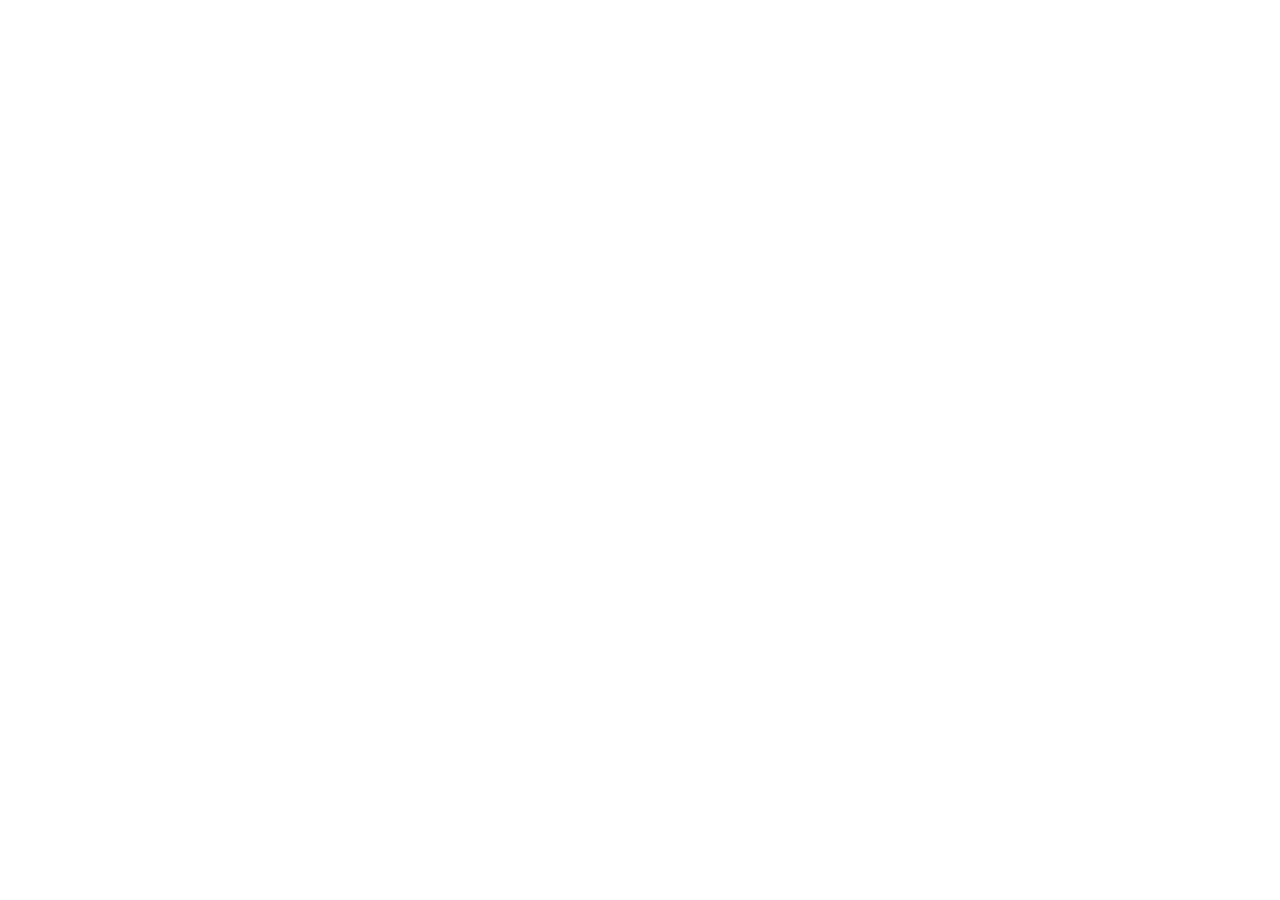
==== Frontend/HTML/registration.html @ 88dff826 "files uploaded" ====
<!DOCTYPE html>
<html lang="en">
<head>
    <meta charset="UTF-8">
    <meta name="viewport" content="width=device-width, initial-scale=1.0">
    <title>Ilocos Sur - Registration</title>
</head>
<body>
    
</body>
</html>
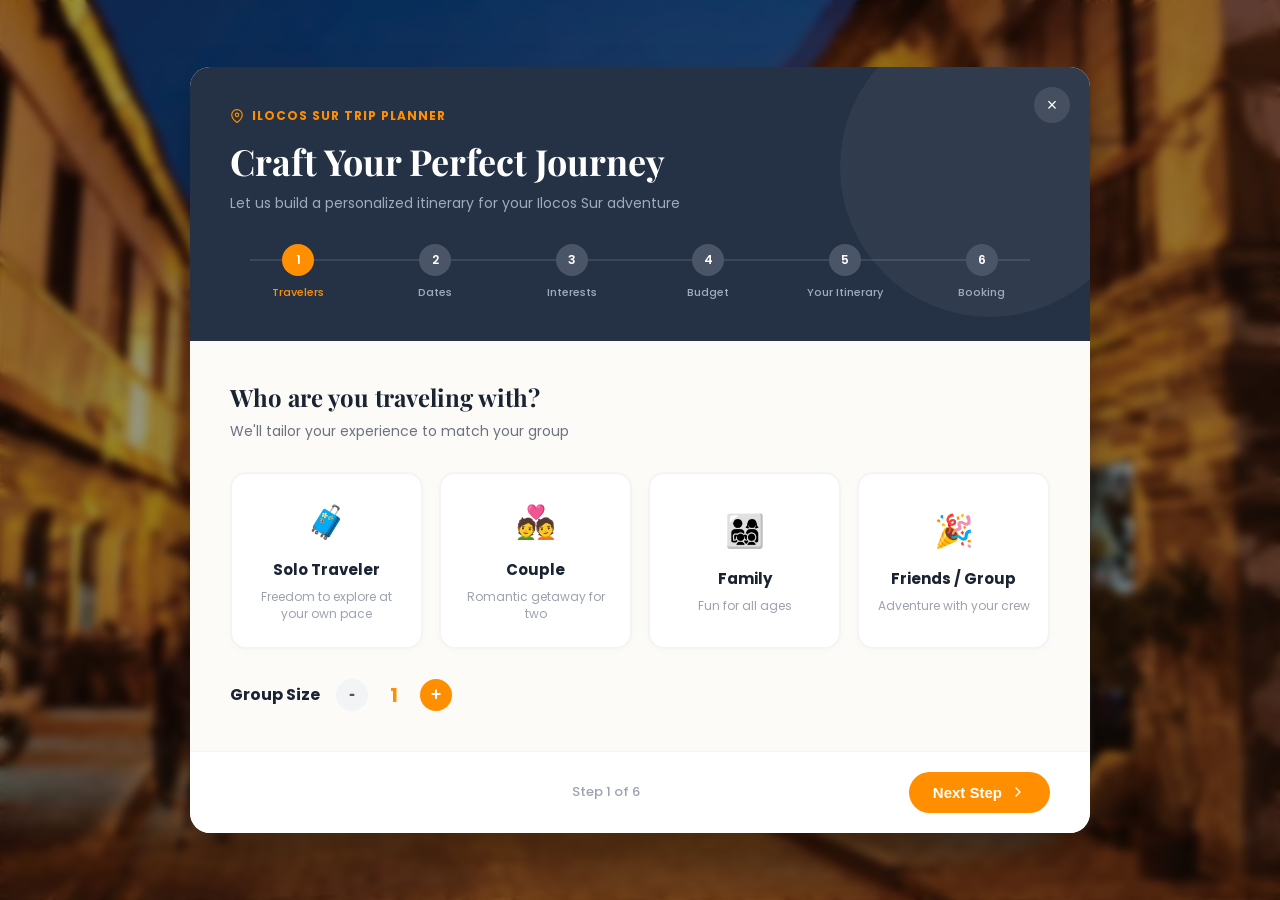
==== commit 8addf0db: "Edited the codes" ====
--- a/Frontend/HTML/registration.html
+++ b/Frontend/HTML/registration.html
@@ -3,9 +3,1366 @@
 <head>
     <meta charset="UTF-8">
     <meta name="viewport" content="width=device-width, initial-scale=1.0">
-    <title>Ilocos Sur - Registration</title>
+    <title>Ilocos Sur Trip Planner</title>
+    <link href="https://fonts.googleapis.com/css2?family=Playfair+Display:wght@700;800&family=Poppins:wght@400;500;600;700&display=swap" rel="stylesheet">
+    <link rel="stylesheet" href="../CSS/styles.css">
+    <style>
+        body {
+            background: url('../Assets/vigan-heritage-village.png') no-repeat center center fixed;
+            background-size: cover;
+            min-height: 100vh;
+            display: flex;
+            justify-content: center;
+            align-items: center;
+            margin: 0;
+            padding: 20px;
+            box-sizing: border-box;
+            font-family: 'Poppins', sans-serif;
+        }
+
+        /* Dark overlay for background */
+        body::before {
+            content: '';
+            position: fixed;
+            inset: 0;
+            background: rgba(0, 0, 0, 0.4);
+            backdrop-filter: blur(4px);
+            z-index: 0;
+        }
+
+        .modal-container {
+            position: relative;
+            z-index: 10;
+            width: 100%;
+            max-width: 900px;
+            background: #FDFBF7;
+            border-radius: 20px;
+            box-shadow: 0 25px 50px -12px rgba(0,0,0,0.5);
+            overflow: hidden;
+            display: flex;
+            flex-direction: column;
+            max-height: 90vh;
+        }
+
+        /* Header Area */
+        .modal-header {
+            background: #253245; /* Dark blue */
+            padding: 40px;
+            position: relative;
+            overflow: hidden;
+            flex-shrink: 0;
+        }
+
+        .modal-header-bg-circle {
+            position: absolute;
+            top: -50px;
+            right: -50px;
+            width: 300px;
+            height: 300px;
+            background: rgba(255, 255, 255, 0.05);
+            border-radius: 50%;
+            pointer-events: none;
+        }
+
+        .close-btn {
+            position: absolute;
+            top: 20px;
+            right: 20px;
+            background: rgba(255,255,255,0.1);
+            color: white;
+            border: none;
+            width: 36px;
+            height: 36px;
+            border-radius: 50%;
+            display: flex;
+            justify-content: center;
+            align-items: center;
+            cursor: pointer;
+            transition: background 0.2s;
+            font-size: 18px;
+            z-index: 5;
+        }
+
+        .close-btn:hover {
+            background: rgba(255,255,255,0.2);
+        }
+
+        .header-tag {
+            color: #FF8F00;
+            font-size: 12px;
+            font-weight: 700;
+            letter-spacing: 1px;
+            display: flex;
+            align-items: center;
+            gap: 8px;
+            margin-bottom: 12px;
+        }
+
+        .header-title {
+            color: white;
+            font-family: 'Playfair Display', serif;
+            font-size: 36px;
+            margin: 0 0 8px 0;
+        }
+
+        .header-subtitle {
+            color: #A0AABF;
+            font-size: 14px;
+            margin: 0 0 30px 0;
+        }
+
+        /* Progress Bar */
+        .progress-wrapper {
+            display: flex;
+            align-items: center;
+            justify-content: space-between;
+            position: relative;
+            margin-top: 20px;
+        }
+
+        .progress-line-bg {
+            position: absolute;
+            top: 15px;
+            left: 20px;
+            right: 20px;
+            height: 2px;
+            background: rgba(255,255,255,0.1);
+            z-index: 1;
+        }
+
+        .progress-line-fill {
+            position: absolute;
+            top: 15px;
+            left: 20px;
+            height: 2px;
+            background: #4CAF50;
+            z-index: 2;
+            transition: width 0.3s ease;
+        }
+
+        .progress-step {
+            display: flex;
+            flex-direction: column;
+            align-items: center;
+            gap: 8px;
+            z-index: 3;
+            flex: 1;
+        }
+
+        .step-circle {
+            width: 32px;
+            height: 32px;
+            border-radius: 50%;
+            background: #4A5568;
+            color: white;
+            display: flex;
+            justify-content: center;
+            align-items: center;
+            font-size: 12px;
+            font-weight: 600;
+            transition: all 0.3s;
+        }
+
+        .step-label {
+            color: #A0AABF;
+            font-size: 11px;
+            font-weight: 500;
+            transition: color 0.3s;
+        }
+
+        .progress-step.active .step-circle {
+            background: #FF8F00;
+        }
+
+        .progress-step.active .step-label {
+            color: #FF8F00;
+        }
+
+        .progress-step.completed .step-circle {
+            background: #4CAF50;
+            color: white;
+        }
+
+        /* Body Area */
+        .modal-body {
+            padding: 40px;
+            overflow-y: auto;
+            flex: 1;
+            position: relative;
+        }
+
+        .step-content {
+            display: none;
+            animation: fadeIn 0.4s ease;
+        }
+
+        .step-content.active {
+            display: block;
+        }
+
+        @keyframes fadeIn {
+            from { opacity: 0; transform: translateY(10px); }
+            to { opacity: 1; transform: translateY(0); }
+        }
+
+        .section-heading {
+            color: #1A2332;
+            font-size: 24px;
+            font-weight: 700;
+            margin: 0 0 8px 0;
+        }
+
+        .section-subheading {
+            color: #6B7280;
+            font-size: 14px;
+            margin: 0 0 30px 0;
+        }
+
+        /* Options Grid */
+        .options-grid {
+            display: grid;
+            grid-template-columns: repeat(auto-fit, minmax(180px, 1fr));
+            gap: 16px;
+            margin-bottom: 30px;
+        }
+
+        .option-card {
+            background: white;
+            border: 2px solid #F3F4F6;
+            border-radius: 16px;
+            padding: 24px 16px;
+            text-align: center;
+            cursor: pointer;
+            transition: all 0.2s;
+            box-shadow: 0 2px 8px rgba(0,0,0,0.02);
+            display: flex;
+            flex-direction: column;
+            align-items: center;
+            justify-content: center;
+            height: 100%;
+        }
+
+        .option-card:hover {
+            border-color: #FFD599;
+            transform: translateY(-2px);
+            box-shadow: 0 4px 12px rgba(255, 143, 0, 0.1);
+        }
+
+        .option-card.selected {
+            border-color: #FF8F00;
+            background: #FFFBF5;
+        }
+
+        .option-icon {
+            font-size: 32px;
+            margin-bottom: 12px;
+        }
+
+        .option-title {
+            color: #1A2332;
+            font-weight: 700;
+            font-size: 15px;
+            margin-bottom: 8px;
+        }
+
+        .option-desc {
+            color: #9CA3AF;
+            font-size: 12px;
+            line-height: 1.4;
+        }
+
+        /* Step 1 Specifics */
+        .group-size-control {
+            display: flex;
+            align-items: center;
+            gap: 16px;
+            margin-top: 30px;
+        }
+
+        .group-size-label {
+            font-weight: 700;
+            color: #1A2332;
+            font-size: 16px;
+        }
+
+        .btn-circle {
+            width: 32px;
+            height: 32px;
+            border-radius: 50%;
+            border: none;
+            display: flex;
+            justify-content: center;
+            align-items: center;
+            font-size: 18px;
+            font-weight: bold;
+            cursor: pointer;
+            transition: all 0.2s;
+        }
+
+        .btn-minus {
+            background: #F3F4F6;
+            color: #4B5563;
+        }
+
+        .btn-minus:hover {
+            background: #E5E7EB;
+        }
+
+        .btn-plus {
+            background: #FF8F00;
+            color: white;
+        }
+
+        .btn-plus:hover {
+            background: #E68100;
+        }
+
+        .group-size-value {
+            font-size: 20px;
+            font-weight: 700;
+            color: #FF8F00;
+            min-width: 20px;
+            text-align: center;
+        }
+
+        /* Step 2 Specifics */
+        .input-field {
+            width: 100%;
+            padding: 16px;
+            border: 2px solid #F3F4F6;
+            border-radius: 12px;
+            font-family: 'Poppins', sans-serif;
+            font-size: 15px;
+            color: #1A2332;
+            outline: none;
+            transition: border-color 0.2s;
+            margin-bottom: 30px;
+        }
+
+        .input-field:focus {
+            border-color: #FF8F00;
+        }
+
+        .duration-grid {
+            display: grid;
+            grid-template-columns: repeat(6, 1fr);
+            gap: 12px;
+            margin-bottom: 30px;
+        }
+
+        .duration-card {
+            background: white;
+            border: 2px solid #F3F4F6;
+            border-radius: 12px;
+            padding: 16px 0;
+            text-align: center;
+            cursor: pointer;
+            transition: all 0.2s;
+        }
+
+        .duration-card.selected {
+            border-color: #FF8F00;
+            background: #FFFBF5;
+        }
+
+        .duration-num {
+            font-size: 20px;
+            font-weight: 700;
+            color: #1A2332;
+        }
+
+        .duration-card.selected .duration-num {
+            color: #FF8F00;
+        }
+
+        .duration-text {
+            font-size: 11px;
+            color: #9CA3AF;
+        }
+
+        .info-box {
+            background: #F0F9FF;
+            border-radius: 12px;
+            padding: 16px;
+            display: flex;
+            gap: 12px;
+        }
+
+        .info-box-icon {
+            color: #0EA5E9;
+            font-size: 20px;
+        }
+
+        .info-box-content h4 {
+            color: #0369A1;
+            margin: 0 0 4px 0;
+            font-size: 14px;
+        }
+
+        .info-box-content p {
+            color: #0284C7;
+            margin: 0;
+            font-size: 12px;
+        }
+
+        /* Step 3: Destinations */
+        .dest-card {
+            position: relative;
+            background: white;
+            border-radius: 16px;
+            overflow: hidden;
+            border: 2px solid transparent;
+            cursor: pointer;
+            height: 160px;
+        }
+
+        .dest-card img {
+            width: 100%;
+            height: 100%;
+            object-fit: cover;
+            transition: transform 0.3s;
+        }
+
+        .dest-card::after {
+            content: '';
+            position: absolute;
+            inset: 0;
+            background: linear-gradient(to top, rgba(0,0,0,0.8) 0%, rgba(0,0,0,0) 100%);
+        }
+
+        .dest-card:hover img {
+            transform: scale(1.05);
+        }
+
+        .dest-card.selected {
+            border-color: #FF8F00;
+        }
+
+        .dest-card.selected::before {
+            content: '✓';
+            position: absolute;
+            top: 10px;
+            right: 10px;
+            width: 24px;
+            height: 24px;
+            background: #FF8F00;
+            color: white;
+            border-radius: 50%;
+            display: flex;
+            justify-content: center;
+            align-items: center;
+            z-index: 10;
+            font-size: 12px;
+            font-weight: bold;
+        }
+
+        .dest-card-title {
+            position: absolute;
+            bottom: 12px;
+            left: 12px;
+            right: 12px;
+            color: white;
+            z-index: 5;
+            font-weight: 600;
+            font-size: 14px;
+        }
+
+        /* Budget Card Variations */
+        .budget-card {
+            text-align: left;
+            padding: 20px;
+            position: relative;
+        }
+        
+        .budget-card .option-icon {
+            font-size: 24px;
+            margin-bottom: 0;
+            margin-right: 16px;
+        }
+
+        .budget-card-inner {
+            display: flex;
+            align-items: flex-start;
+        }
+
+        .budget-check {
+            position: absolute;
+            right: 20px;
+            top: 50%;
+            transform: translateY(-50%);
+            color: #FF8F00;
+            display: none;
+            font-size: 20px;
+        }
+
+        .budget-card.selected .budget-check {
+            display: block;
+        }
+
+        .budget-card.selected .option-title {
+            color: #1A2332;
+        }
+
+        .budget-card .option-title {
+            margin-bottom: 4px;
+        }
+        
+        .budget-card .budget-amount {
+            color: #FF8F00;
+            font-weight: 700;
+            font-size: 14px;
+            margin-bottom: 4px;
+        }
+
+        /* Step 5: Itinerary */
+        .itinerary-pills {
+            display: flex;
+            flex-wrap: wrap;
+            gap: 8px;
+            margin-bottom: 24px;
+        }
+
+        .itinerary-pill {
+            background: #E8F5E9;
+            color: #2E7D32;
+            padding: 6px 12px;
+            border-radius: 20px;
+            font-size: 12px;
+            font-weight: 600;
+            display: flex;
+            align-items: center;
+            gap: 6px;
+        }
+        
+        .itinerary-header-row {
+            display: flex;
+            justify-content: space-between;
+            align-items: center;
+            margin-bottom: 20px;
+        }
+
+        .itinerary-actions {
+            display: flex;
+            gap: 8px;
+        }
+
+        .itinerary-action-btn {
+            background: #F3F4F6;
+            border: none;
+            width: 32px;
+            height: 32px;
+            border-radius: 50%;
+            display: flex;
+            justify-content: center;
+            align-items: center;
+            color: #4B5563;
+            cursor: pointer;
+        }
+
+        .day-selector {
+            display: flex;
+            gap: 8px;
+            margin-bottom: 30px;
+        }
+
+        .day-pill {
+            padding: 8px 16px;
+            border-radius: 20px;
+            background: #F3F4F6;
+            color: #6B7280;
+            font-size: 13px;
+            font-weight: 600;
+            cursor: pointer;
+        }
+
+        .day-pill.active {
+            background: #1A2332;
+            color: white;
+        }
+
+        .timeline {
+            position: relative;
+            padding-left: 20px;
+        }
+
+        .timeline-item {
+            position: relative;
+            padding-bottom: 30px;
+            padding-left: 30px;
+        }
+
+        .timeline-item::before {
+            content: '';
+            position: absolute;
+            left: -19px;
+            top: 30px;
+            bottom: 0;
+            width: 2px;
+            background: #E5E7EB;
+        }
+
+        .timeline-item:last-child::before {
+            display: none;
+        }
+
+        .timeline-icon {
+            position: absolute;
+            left: -32px;
+            top: 0;
+            width: 28px;
+            height: 28px;
+            border-radius: 50%;
+            display: flex;
+            justify-content: center;
+            align-items: center;
+            color: white;
+            font-size: 12px;
+            z-index: 2;
+            border: 4px solid #FDFBF7;
+        }
+
+        .timeline-icon.orange { background: #FF8F00; }
+        .timeline-icon.blue { background: #1E88E5; }
+        .timeline-icon.green { background: #4CAF50; }
+
+        .timeline-content {
+            background: white;
+            border: 1px solid #F3F4F6;
+            border-radius: 12px;
+            padding: 16px;
+            display: flex;
+            flex-direction: column;
+            gap: 8px;
+        }
+
+        .timeline-header {
+            display: flex;
+            justify-content: space-between;
+            align-items: flex-start;
+        }
+
+        .timeline-title {
+            font-weight: 700;
+            color: #1A2332;
+            font-size: 15px;
+            margin: 0;
+        }
+
+        .timeline-time {
+            background: #F3F4F6;
+            padding: 4px 8px;
+            border-radius: 12px;
+            font-size: 11px;
+            font-weight: 600;
+            color: #6B7280;
+        }
+
+        .timeline-location {
+            color: #FF8F00;
+            font-size: 12px;
+            font-weight: 600;
+            display: flex;
+            align-items: center;
+            gap: 4px;
+        }
+
+        .timeline-tip {
+            color: #6B7280;
+            font-size: 12px;
+            display: flex;
+            align-items: center;
+            gap: 6px;
+        }
+
+
+        /* Footer */
+        .modal-footer {
+            padding: 20px 40px;
+            background: white;
+            border-top: 1px solid #F3F4F6;
+            display: flex;
+            justify-content: space-between;
+            align-items: center;
+            border-radius: 0 0 20px 20px;
+            flex-shrink: 0;
+        }
+
+        .footer-left {
+            display: flex;
+            align-items: center;
+            gap: 20px;
+        }
+
+        .btn-back {
+            background: transparent;
+            border: none;
+            color: #9CA3AF;
+            font-weight: 600;
+            font-size: 14px;
+            cursor: pointer;
+            display: flex;
+            align-items: center;
+            gap: 8px;
+            padding: 8px;
+        }
+
+        .btn-back:hover {
+            color: #4B5563;
+        }
+
+        .step-indicator {
+            color: #9CA3AF;
+            font-size: 13px;
+            font-weight: 500;
+        }
+
+        .btn-action {
+            background: #FF8F00;
+            color: white;
+            border: none;
+            padding: 12px 24px;
+            border-radius: 24px;
+            font-weight: 700;
+            font-size: 15px;
+            cursor: pointer;
+            display: flex;
+            align-items: center;
+            gap: 8px;
+            transition: background 0.2s;
+        }
+
+        .btn-action:hover {
+            background: #E68100;
+        }
+
+        .btn-action.green {
+            background: #2E7D32;
+        }
+
+        .btn-action.green:hover {
+            background: #1B5E20;
+        }
+
+        .btn-outline {
+            background: white;
+            color: #4B5563;
+            border: 1px solid #D1D5DB;
+        }
+        
+        .btn-outline:hover {
+            background: #F3F4F6;
+        }
+        
+    </style>
 </head>
 <body>
-    
+
+    <div class="modal-container">
+        <!-- Header -->
+        <div class="modal-header">
+            <button class="close-btn" onclick="window.location.href='index.html'">&times;</button>
+            <div class="modal-header-bg-circle"></div>
+            
+            <div class="header-tag">
+                <svg width="14" height="14" viewBox="0 0 24 24" fill="none" stroke="currentColor" stroke-width="2" stroke-linecap="round" stroke-linejoin="round"><path d="M21 10c0 7-9 13-9 13s-9-6-9-13a9 9 0 0 1 18 0z"></path><circle cx="12" cy="10" r="3"></circle></svg>
+                ILOCOS SUR TRIP PLANNER
+            </div>
+            <h1 class="header-title">Craft Your Perfect Journey</h1>
+            <p class="header-subtitle">Let us build a personalized itinerary for your Ilocos Sur adventure</p>
+
+            <div class="progress-wrapper">
+                <div class="progress-line-bg"></div>
+                <div class="progress-line-fill" id="progress-fill" style="width: 0%;"></div>
+                
+                <div class="progress-step active" data-step="1">
+                    <div class="step-circle">1</div>
+                    <div class="step-label">Travelers</div>
+                </div>
+                <div class="progress-step" data-step="2">
+                    <div class="step-circle">2</div>
+                    <div class="step-label">Dates</div>
+                </div>
+                <div class="progress-step" data-step="3">
+                    <div class="step-circle">3</div>
+                    <div class="step-label">Interests</div>
+                </div>
+                <div class="progress-step" data-step="4">
+                    <div class="step-circle">4</div>
+                    <div class="step-label">Budget</div>
+                </div>
+                <div class="progress-step" data-step="5">
+                    <div class="step-circle">5</div>
+                    <div class="step-label">Your Itinerary</div>
+                </div>
+                <div class="progress-step" data-step="6">
+                    <div class="step-circle">6</div>
+                    <div class="step-label">Booking</div>
+                </div>
+            </div>
+        </div>
+
+        <!-- Body -->
+        <div class="modal-body" id="modal-body">
+            
+            <!-- Step 1: Travelers -->
+            <div class="step-content active" id="step-1">
+                <h2 class="section-heading">Who are you traveling with?</h2>
+                <p class="section-subheading">We'll tailor your experience to match your group</p>
+
+                <div class="options-grid" id="traveler-type-grid">
+                    <div class="option-card" data-value="Solo">
+                        <div class="option-icon">🧳</div>
+                        <div class="option-title">Solo Traveler</div>
+                        <div class="option-desc">Freedom to explore at your own pace</div>
+                    </div>
+                    <div class="option-card" data-value="Couple">
+                        <div class="option-icon">💑</div>
+                        <div class="option-title">Couple</div>
+                        <div class="option-desc">Romantic getaway for two</div>
+                    </div>
+                    <div class="option-card" data-value="Family">
+                        <div class="option-icon">👨‍👩‍👧‍👦</div>
+                        <div class="option-title">Family</div>
+                        <div class="option-desc">Fun for all ages</div>
+                    </div>
+                    <div class="option-card" data-value="Group">
+                        <div class="option-icon">🎉</div>
+                        <div class="option-title">Friends / Group</div>
+                        <div class="option-desc">Adventure with your crew</div>
+                    </div>
+                </div>
+
+                <div class="group-size-control">
+                    <div class="group-size-label">Group Size</div>
+                    <button class="btn-circle btn-minus" id="btn-minus">-</button>
+                    <div class="group-size-value" id="group-size-val">1</div>
+                    <button class="btn-circle btn-plus" id="btn-plus">+</button>
+                </div>
+            </div>
+
+            <!-- Step 2: Dates -->
+            <div class="step-content" id="step-2">
+                <h2 class="section-heading">When are you visiting?</h2>
+                <p class="section-subheading">Pick your travel dates and how long you'll stay</p>
+
+                <label style="font-weight: 700; color: #1A2332; font-size: 14px; margin-bottom: 8px; display: block;">Start Date (optional)</label>
+                <input type="date" class="input-field" id="start-date" placeholder="dd/mm/yyyy">
+
+                <label style="font-weight: 700; color: #1A2332; font-size: 14px; margin-bottom: 8px; display: block;">Trip Duration</label>
+                <div class="duration-grid" id="duration-grid">
+                    <div class="duration-card" data-value="2">
+                        <div class="duration-num">2</div>
+                        <div class="duration-text">days</div>
+                    </div>
+                    <div class="duration-card selected" data-value="3">
+                        <div class="duration-num">3</div>
+                        <div class="duration-text">days</div>
+                    </div>
+                    <div class="duration-card" data-value="4">
+                        <div class="duration-num">4</div>
+                        <div class="duration-text">days</div>
+                    </div>
+                    <div class="duration-card" data-value="5">
+                        <div class="duration-num">5</div>
+                        <div class="duration-text">days</div>
+                    </div>
+                    <div class="duration-card" data-value="6">
+                        <div class="duration-num">6</div>
+                        <div class="duration-text">days</div>
+                    </div>
+                    <div class="duration-card" data-value="7">
+                        <div class="duration-num">7</div>
+                        <div class="duration-text">days</div>
+                    </div>
+                </div>
+
+                <div class="info-box">
+                    <div class="info-box-icon">📅</div>
+                    <div class="info-box-content">
+                        <h4>Best time to visit</h4>
+                        <p>November to April — dry season with clear skies and cool evenings perfect for heritage walks.</p>
+                    </div>
+                </div>
+            </div>
+
+            <!-- Step 3: Destinations -->
+            <div class="step-content" id="step-3">
+                <h2 class="section-heading">Where do you want to go?</h2>
+                <p class="section-subheading">Select the top places you want to include in your itinerary</p>
+
+                <div class="options-grid" style="grid-template-columns: repeat(3, 1fr);" id="dest-grid">
+                    <!-- Populated by JS -->
+                </div>
+            </div>
+
+            <!-- Step 4: Budget -->
+            <div class="step-content" id="step-4">
+                <h2 class="section-heading">What's your budget range?</h2>
+                <p class="section-subheading">We'll suggest accommodation and dining options to match</p>
+
+                <div class="options-grid" style="grid-template-columns: 1fr 1fr;" id="budget-grid">
+                    <div class="option-card budget-card" data-value="Budget">
+                        <div class="budget-card-inner">
+                            <div class="option-icon">💰</div>
+                            <div>
+                                <div class="option-title">Budget</div>
+                                <div class="budget-amount">₱1,000–2,500/day</div>
+                                <div class="option-desc">Local transport, carinderia meals</div>
+                            </div>
+                        </div>
+                        <div class="budget-check">☑</div>
+                    </div>
+                    <div class="option-card budget-card" data-value="Mid-Range">
+                        <div class="budget-card-inner">
+                            <div class="option-icon">💳</div>
+                            <div>
+                                <div class="option-title">Mid-Range</div>
+                                <div class="budget-amount">₱2,500–6,000/day</div>
+                                <div class="option-desc">Comfortable hotels, local restaurants</div>
+                            </div>
+                        </div>
+                        <div class="budget-check">☑</div>
+                    </div>
+                    <div class="option-card budget-card" data-value="Premium">
+                        <div class="budget-card-inner">
+                            <div class="option-icon">✨</div>
+                            <div>
+                                <div class="option-title">Premium</div>
+                                <div class="budget-amount">₱6,000–15,000/day</div>
+                                <div class="option-desc">Boutique inns, curated dining</div>
+                            </div>
+                        </div>
+                        <div class="budget-check">☑</div>
+                    </div>
+                    <div class="option-card budget-card" data-value="Luxury">
+                        <div class="budget-card-inner">
+                            <div class="option-icon">👑</div>
+                            <div>
+                                <div class="option-title">Luxury</div>
+                                <div class="budget-amount">₱15,000+/day</div>
+                                <div class="option-desc">Heritage villas, private tours</div>
+                            </div>
+                        </div>
+                        <div class="budget-check">☑</div>
+                    </div>
+                </div>
+            </div>
+
+            <!-- Step 5: Itinerary -->
+            <div class="step-content" id="step-5">
+                <div class="itinerary-pills" id="it-pills">
+                    <div class="itinerary-pill">👤 Solo Traveler</div>
+                    <div class="itinerary-pill">📅 3 Days</div>
+                    <div class="itinerary-pill">💰 Budget</div>
+                </div>
+
+                <div class="itinerary-header-row">
+                    <h2 class="section-heading" id="it-title" style="margin: 0;">Your 3-Day Ilocos Sur Itinerary</h2>
+                    <div class="itinerary-actions">
+                        <button class="itinerary-action-btn">🔗</button>
+                        <button class="itinerary-action-btn" onclick="window.print()">📥</button>
+                    </div>
+                </div>
+
+                <div class="day-selector" id="day-selector">
+                    <div class="day-pill active">Day 1</div>
+                    <div class="day-pill">Day 2</div>
+                    <div class="day-pill">Day 3</div>
+                </div>
+
+                <div class="timeline" id="timeline-container">
+                    <div class="timeline-item">
+                        <div class="timeline-icon orange">🕒</div>
+                        <div class="timeline-content">
+                            <div class="timeline-header">
+                                <h3 class="timeline-title">Breakfast at a heritage café</h3>
+                                <span class="timeline-time">7:00 AM</span>
+                            </div>
+                            <div class="timeline-location">📍 Vigan City</div>
+                            <div class="timeline-tip">⭐ Try empanada and longganisa</div>
+                        </div>
+                    </div>
+                    <div class="timeline-item">
+                        <div class="timeline-icon blue">🕒</div>
+                        <div class="timeline-content">
+                            <div class="timeline-header">
+                                <h3 class="timeline-title">Calle Crisologo walking tour</h3>
+                                <span class="timeline-time">9:00 AM</span>
+                            </div>
+                            <div class="timeline-location">📍 Vigan Heritage Village</div>
+                            <div class="timeline-tip">⭐ Best light for photos in the morning</div>
+                        </div>
+                    </div>
+                </div>
+            </div>
+
+            <!-- Step 6: Booking Details -->
+            <div class="step-content" id="step-6">
+                <h2 class="section-heading">Passenger & Booking Details</h2>
+                <p class="section-subheading">Please provide your final details to secure your trip.</p>
+
+                <form id="booking-form" style="display: flex; flex-direction: column; gap: 24px;">
+                    <!-- Personal Info -->
+                    <div style="background: white; padding: 20px; border-radius: 12px; border: 1px solid #E5E7EB;">
+                        <h3 style="font-size: 16px; margin-bottom: 16px; color: #1E88E5;">1. Personal Information</h3>
+                        <div style="display: grid; grid-template-columns: 1fr 1fr; gap: 16px;">
+                            <div><label style="font-size: 12px; font-weight: 600;">Name</label><input type="text" name="name" class="input-field" style="margin-bottom:0; padding: 10px;" placeholder="Juan Dela Cruz" required></div>
+                            <div><label style="font-size: 12px; font-weight: 600;">Date of Birth</label><input type="date" name="dob" class="input-field" style="margin-bottom:0; padding: 10px;" required></div>
+                            <div><label style="font-size: 12px; font-weight: 600;">Gender</label><select name="gender" class="input-field" style="margin-bottom:0; padding: 10px;" required><option value="">Select Gender</option><option>Male</option><option>Female</option><option>Other</option></select></div>
+                            <div><label style="font-size: 12px; font-weight: 600;">Nationality</label><input type="text" name="nationality" class="input-field" style="margin-bottom:0; padding: 10px;" placeholder="Filipino" required></div>
+                            <div><label style="font-size: 12px; font-weight: 600;">Email</label><input type="email" name="email" class="input-field" style="margin-bottom:0; padding: 10px;" placeholder="juan@example.com" required></div>
+                            <div><label style="font-size: 12px; font-weight: 600;">Phone Number</label><input type="tel" name="phone" class="input-field" style="margin-bottom:0; padding: 10px;" placeholder="+63 912 345 6789" required></div>
+                            <div><label style="font-size: 12px; font-weight: 600;">Passport / ID Number</label><input type="text" name="passport_number" class="input-field" style="margin-bottom:0; padding: 10px;" placeholder="P1234567A" required></div>
+                            <div><label style="font-size: 12px; font-weight: 600;">ID Expiry Date</label><input type="date" name="passport_expiry" class="input-field" style="margin-bottom:0; padding: 10px;" required></div>
+                        </div>
+                    </div>
+
+                    <!-- Flight/Trip -->
+                    <div style="background: white; padding: 20px; border-radius: 12px; border: 1px solid #E5E7EB;">
+                        <h3 style="font-size: 16px; margin-bottom: 16px; color: #1E88E5;">2. Travel & Flight Details</h3>
+                        <div style="display: grid; grid-template-columns: 1fr 1fr; gap: 16px;">
+                            <div><label style="font-size: 12px; font-weight: 600;">Trip Type</label><select name="trip_type" class="input-field" style="margin-bottom:0; padding: 10px;" required><option value="">Select Trip Type</option><option>One-way</option><option>Round-trip</option><option>Multi-city</option></select></div>
+                            <div><label style="font-size: 12px; font-weight: 600;">Number of Travelers</label><input type="number" name="travelers_count" class="input-field" style="margin-bottom:0; padding: 10px;" min="1" value="1" required></div>
+                            <div><label style="font-size: 12px; font-weight: 600;">Origin</label><input type="text" name="origin" class="input-field" style="margin-bottom:0; padding: 10px;" placeholder="Manila" required></div>
+                            <div><label style="font-size: 12px; font-weight: 600;">Destination</label><input type="text" name="destination" class="input-field" style="margin-bottom:0; padding: 10px;" value="Ilocos Sur" required></div>
+                            <div><label style="font-size: 12px; font-weight: 600;">Departure Date</label><input type="date" name="departure_date" class="input-field" style="margin-bottom:0; padding: 10px;" required></div>
+                            <div><label style="font-size: 12px; font-weight: 600;">Return Date</label><input type="date" name="return_date" class="input-field" style="margin-bottom:0; padding: 10px;" required></div>
+                            <div><label style="font-size: 12px; font-weight: 600;">Class</label><select name="flight_class" class="input-field" style="margin-bottom:0; padding: 10px;" required><option value="">Select Class</option><option>Economy</option><option>Business</option><option>First</option></select></div>
+                            <div><label style="font-size: 12px; font-weight: 600;">Seat Preference</label><input type="text" name="seat_preference" class="input-field" style="margin-bottom:0; padding: 10px;" placeholder="Window seat" required></div>
+                        </div>
+                    </div>
+
+                    <!-- Accommodation -->
+                    <div style="background: white; padding: 20px; border-radius: 12px; border: 1px solid #E5E7EB;">
+                        <h3 style="font-size: 16px; margin-bottom: 16px; color: #1E88E5;">3. Accommodation Details</h3>
+                        <div style="display: grid; grid-template-columns: 1fr 1fr; gap: 16px;">
+                            <div><label style="font-size: 12px; font-weight: 600;">Hotel Name/Preference</label><input type="text" name="hotel_name" class="input-field" style="margin-bottom:0; padding: 10px;" placeholder="Hotel Luna" required></div>
+                            <div><label style="font-size: 12px; font-weight: 600;">Room Type</label><input type="text" name="room_type" class="input-field" style="margin-bottom:0; padding: 10px;" placeholder="Deluxe Queen" required></div>
+                            <div><label style="font-size: 12px; font-weight: 600;">Check-in Date</label><input type="date" name="check_in" class="input-field" style="margin-bottom:0; padding: 10px;" required></div>
+                            <div><label style="font-size: 12px; font-weight: 600;">Check-out Date</label><input type="date" name="check_out" class="input-field" style="margin-bottom:0; padding: 10px;" required></div>
+                            <div><label style="font-size: 12px; font-weight: 600;">Number of Guests</label><input type="number" name="hotel_guests" class="input-field" style="margin-bottom:0; padding: 10px;" min="1" value="1" required></div>
+                            <div><label style="font-size: 12px; font-weight: 600;">Meal Preference</label><input type="text" name="meal_preference" class="input-field" style="margin-bottom:0; padding: 10px;" placeholder="Vegetarian" required></div>
+                        </div>
+                        <div style="margin-top: 16px;"><label style="font-size: 12px; font-weight: 600;">Special Assistance/Requests</label><input type="text" name="special_requests" class="input-field" style="margin-bottom:0; padding: 10px;" placeholder="Wheelchair access needed" required></div>
+                    </div>
+
+                    <!-- Payment -->
+                    <div style="background: white; padding: 20px; border-radius: 12px; border: 1px solid #E5E7EB;">
+                        <h3 style="font-size: 16px; margin-bottom: 16px; color: #1E88E5;">4. Payment & Protection</h3>
+                        <div style="display: grid; grid-template-columns: 1fr 1fr; gap: 16px;">
+                            <div><label style="font-size: 12px; font-weight: 600;">Travel Insurance</label><select name="travel_insurance" class="input-field" style="margin-bottom:0; padding: 10px;" required><option value="">Select</option><option>Yes</option><option>No</option></select></div>
+                            <div><label style="font-size: 12px; font-weight: 600;">Payment Method</label><select name="payment_method" class="input-field" style="margin-bottom:0; padding: 10px;" required><option value="">Select Method</option><option>Credit Card</option><option>Debit Card</option><option>GCash</option></select></div>
+                            <div style="grid-column: span 2;"><label style="font-size: 12px; font-weight: 600;">Card Number / Account</label><input type="text" name="card_number" class="input-field" style="margin-bottom:0; padding: 10px;" placeholder="xxxx-xxxx-xxxx-xxxx" required></div>
+                            <div style="grid-column: span 2;"><label style="font-size: 12px; font-weight: 600;">Billing Address</label><input type="text" name="billing_address" class="input-field" style="margin-bottom:0; padding: 10px;" placeholder="123 Mabini St., Vigan City" required></div>
+                        </div>
+                        <div style="margin-top: 16px; display: flex; align-items: center; gap: 8px;">
+                            <input type="checkbox" name="terms_accepted" id="terms" required style="width: 16px; height: 16px;">
+                            <label for="terms" style="font-size: 13px; color: #4B5563;">I accept the Terms & Conditions and confirm my booking details.</label>
+                        </div>
+                    </div>
+                </form>
+            </div>
+
+        </div>
+
+        <!-- Footer -->
+        <div class="modal-footer">
+            <div class="footer-left">
+                <button class="btn-back" id="btn-prev" style="visibility: hidden;">
+                    <svg width="16" height="16" viewBox="0 0 24 24" fill="none" stroke="currentColor" stroke-width="2" stroke-linecap="round" stroke-linejoin="round"><path d="M15 18l-6-6 6-6"/></svg> Back
+                </button>
+            </div>
+            
+            <div class="step-indicator" id="step-indicator">Step 1 of 5</div>
+            
+            <div id="footer-actions">
+                <button class="btn-action" id="btn-next">
+                    Next Step <svg width="16" height="16" viewBox="0 0 24 24" fill="none" stroke="currentColor" stroke-width="2" stroke-linecap="round" stroke-linejoin="round"><path d="M9 18l6-6-6-6"/></svg>
+                </button>
+            </div>
+        </div>
+    </div>
+
+    <!-- Booking Success Modal -->
+    <div id="success-modal" style="display: none; position: fixed; inset: 0; background: rgba(0,0,0,0.6); z-index: 999999; justify-content: center; align-items: center; opacity: 0; transition: opacity 0.3s;">
+        <div style="background: white; padding: 40px; border-radius: 20px; text-align: center; max-width: 400px; box-shadow: 0 0 40px rgba(255, 143, 0, 0.4), 0 10px 30px rgba(0,0,0,0.3);">
+            <div style="font-size: 60px; margin-bottom: 20px;">🎒</div>
+            <h2 style="font-family: 'Playfair Display', serif; color: #1A2332; margin-bottom: 12px;">Thank you for booking a trip!</h2>
+            <p style="color: #6B7280; font-size: 15px; margin-bottom: 30px;">Your personalized itinerary has been saved. See you there!</p>
+            <button class="btn-action" style="width: 100%; justify-content: center; box-shadow: 0 0 15px rgba(255, 143, 0, 0.6), 0 4px 6px rgba(255, 143, 0, 0.3);" onclick="window.location.href='index.html'">Return to Home</button>
+        </div>
+    </div>
+
+    <script>
+        // Supabase Configuration
+        const SUPABASE_URL = 'https://YOUR_SUPABASE_PROJECT_ID.supabase.co';
+        const SUPABASE_KEY = 'YOUR_SUPABASE_ANON_KEY';
+
+        // State
+        const formData = {
+            travelerType: '',
+            groupSize: 1,
+            startDate: '',
+            duration: '3',
+            destinations: [],
+            budget: ''
+        };
+
+        const places = [
+            { id: 'Vigan Heritage Village', img: '../Assets/vigan-heritage-village.png' },
+            { id: 'Calle Crisologo', img: '../Assets/calle-crisologo.png' },
+            { id: 'Bantay Bell Tower', img: '../Assets/bantay -church.jpg' },
+            { id: 'Baluarte Zoo', img: '../Assets/Baluarte-Zoo.jpg' },
+            { id: 'Hidden Garden', img: '../Assets/Hidden-Garden-Restaurant-Vigan.jpg' },
+            { id: 'Santiago Cove', img: '../Assets/santiago-cove.jpg' },
+            { id: 'Pinsal Falls', img: '../Assets/pinsal-falls.jpg' },
+            { id: 'Sta. Maria Church', img: '../Assets/sta-maria-church.jpg' },
+            { id: 'Sta Catalina Beach', img: '../Assets/sta-catalina-beach.png' }
+        ];
+
+        // Populate Places
+        const destGrid = document.getElementById('dest-grid');
+        places.forEach(place => {
+            const el = document.createElement('div');
+            el.className = 'dest-card';
+            el.dataset.value = place.id;
+            el.innerHTML = `
+                <img src="${place.img}" alt="${place.id}">
+                <div class="dest-card-title">${place.id}</div>
+            `;
+            destGrid.appendChild(el);
+        });
+
+        // Navigation Logic
+        let currentStep = 1;
+        const totalSteps = 6;
+
+        const updateUI = () => {
+            // Steps visibility
+            document.querySelectorAll('.step-content').forEach((el, index) => {
+                el.classList.toggle('active', index + 1 === currentStep);
+            });
+            
+            // Progress Header
+            document.querySelectorAll('.progress-step').forEach((el, index) => {
+                const stepNum = index + 1;
+                el.classList.toggle('active', stepNum === currentStep);
+                el.classList.toggle('completed', stepNum < currentStep);
+                
+                // Update checkmarks for completed
+                const circle = el.querySelector('.step-circle');
+                if (stepNum < currentStep) {
+                    circle.innerHTML = '✓';
+                } else {
+                    circle.innerHTML = stepNum;
+                }
+            });
+
+            // Progress bar line
+            const fillWidth = ((currentStep - 1) / (totalSteps - 1)) * 100;
+            document.getElementById('progress-fill').style.width = `calc(${fillWidth}% - 40px)`;
+
+            // Footer
+            document.getElementById('btn-prev').style.visibility = currentStep === 1 ? 'hidden' : 'visible';
+            
+            const actionsContainer = document.getElementById('footer-actions');
+            
+            if (currentStep === 4) {
+                // Generate Itinerary button
+                document.getElementById('step-indicator').textContent = `Step 4 of 6`;
+                actionsContainer.innerHTML = `
+                    <button class="btn-action green" id="btn-generate">
+                        ✨ Generate Itinerary <svg width="16" height="16" viewBox="0 0 24 24" fill="none" stroke="currentColor" stroke-width="2" stroke-linecap="round" stroke-linejoin="round"><path d="M9 18l6-6-6-6"/></svg>
+                    </button>
+                `;
+                document.getElementById('btn-generate').addEventListener('click', generateItinerary);
+            } else if (currentStep === 5) {
+                // Done / Explore
+                document.getElementById('step-indicator').textContent = `Step 5 of 6`;
+                actionsContainer.innerHTML = `
+                    <button class="btn-action btn-outline" style="margin-right: 12px; color: #1A2332; display: inline-flex;" id="btn-start-over">Start Over</button>
+                    <button class="btn-action" style="display: inline-flex;" id="btn-book">Continue to Booking ➜</button>
+                `;
+                document.getElementById('btn-start-over').addEventListener('click', () => {
+                    currentStep = 1;
+                    document.getElementById('step-indicator').style.display = 'block';
+                    updateUI();
+                });
+                document.getElementById('btn-book').addEventListener('click', () => {
+                    currentStep = 6;
+                    updateUI();
+                });
+            } else if (currentStep === 6) {
+                document.getElementById('step-indicator').style.display = 'none';
+                actionsContainer.innerHTML = `
+                    <button type="submit" form="booking-form" class="btn-action green" style="display: inline-flex; width: 100%; justify-content: center;" id="btn-confirm-book">Confirm Booking & Pay ✨</button>
+                `;
+            } else {
+                document.getElementById('step-indicator').textContent = `Step ${currentStep} of 6`;
+                document.getElementById('step-indicator').style.display = 'block';
+                actionsContainer.innerHTML = `
+                    <button class="btn-action" id="btn-next">
+                        Next Step <svg width="16" height="16" viewBox="0 0 24 24" fill="none" stroke="currentColor" stroke-width="2" stroke-linecap="round" stroke-linejoin="round"><path d="M9 18l6-6-6-6"/></svg>
+                    </button>
+                `;
+                document.getElementById('btn-next').addEventListener('click', () => {
+                    if (currentStep < totalSteps) currentStep++;
+                    updateUI();
+                });
+            }
+
+            // Scroll to top of modal body
+            document.getElementById('modal-body').scrollTop = 0;
+        };
+
+        // Prev Button
+        document.getElementById('btn-prev').addEventListener('click', () => {
+            if (currentStep > 1) currentStep--;
+            updateUI();
+        });
+
+        // Setup Selection logic
+        const setupSingleSelect = (gridId, dataKey) => {
+            const grid = document.getElementById(gridId);
+            grid.addEventListener('click', (e) => {
+                const card = e.target.closest('.option-card') || e.target.closest('.duration-card');
+                if (!card) return;
+                
+                Array.from(grid.children).forEach(c => c.classList.remove('selected'));
+                card.classList.add('selected');
+                formData[dataKey] = card.dataset.value;
+            });
+        };
+
+        const setupMultiSelect = (gridId, dataKey) => {
+            const grid = document.getElementById(gridId);
+            grid.addEventListener('click', (e) => {
+                const card = e.target.closest('.dest-card');
+                if (!card) return;
+
+                card.classList.toggle('selected');
+                const val = card.dataset.value;
+                if (card.classList.contains('selected')) {
+                    formData[dataKey].push(val);
+                } else {
+                    formData[dataKey] = formData[dataKey].filter(item => item !== val);
+                }
+            });
+        };
+
+        setupSingleSelect('traveler-type-grid', 'travelerType');
+        setupSingleSelect('duration-grid', 'duration');
+        setupSingleSelect('budget-grid', 'budget');
+        setupMultiSelect('dest-grid', 'destinations');
+
+        // Group Size
+        const valEl = document.getElementById('group-size-val');
+        document.getElementById('btn-minus').addEventListener('click', () => {
+            if(formData.groupSize > 1) {
+                formData.groupSize--;
+                valEl.textContent = formData.groupSize;
+            }
+        });
+        document.getElementById('btn-plus').addEventListener('click', () => {
+            formData.groupSize++;
+            valEl.textContent = formData.groupSize;
+        });
+
+        // Date
+        document.getElementById('start-date').addEventListener('change', (e) => formData.startDate = e.target.value);
+
+        // Initial event binding for step 1
+        document.getElementById('btn-next').addEventListener('click', () => {
+            if (currentStep < totalSteps) currentStep++;
+            updateUI();
+        });
+
+        // Generate Itinerary Logic
+        async function generateItinerary() {
+            // Save to Supabase (simulated)
+            /*
+            await fetch(`${SUPABASE_URL}/rest/v1/trip_planners`, {
+                method: 'POST',
+                headers: { 'Content-Type': 'application/json', 'apikey': SUPABASE_KEY, 'Authorization': `Bearer ${SUPABASE_KEY}` },
+                body: JSON.stringify(formData)
+            });
+            */
+           
+            // Move to step 5
+            currentStep = 5;
+            updateUI();
+
+            // Populate Step 5 data
+            const typeLabel = formData.travelerType || "Explorer";
+            const dur = formData.duration || 3;
+            const bud = formData.budget || "Standard";
+            
+            document.getElementById('it-pills').innerHTML = `
+                <div class="itinerary-pill">👤 ${typeLabel}</div>
+                <div class="itinerary-pill">📅 ${dur} Days</div>
+                <div class="itinerary-pill">💰 ${bud}</div>
+            `;
+            document.getElementById('it-title').textContent = `Your ${dur}-Day Ilocos Sur Itinerary`;
+
+            // Setup day selectors
+            let daysHtml = '';
+            for(let i=1; i<=dur; i++) {
+                daysHtml += `<div class="day-pill ${i===1?'active':''}">${i===1 ? 'Day 1' : 'Day ' + i}</div>`;
+            }
+            document.getElementById('day-selector').innerHTML = daysHtml;
+        }
+
+        // Form Submission Logic
+        document.getElementById('booking-form').addEventListener('submit', async (e) => {
+            e.preventDefault(); // Prevent default page reload
+            const submitBtn = document.getElementById('btn-confirm-book');
+            submitBtn.innerHTML = 'Processing...';
+
+            try {
+                // 1. Extract all form data securely into a JSON object
+                const form = e.target;
+                const data = new FormData(form);
+                const payload = Object.fromEntries(data.entries());
+
+                // 2. Include the initial planner states (Step 1-4)
+                payload.planner_travelerType = formData.travelerType;
+                payload.planner_groupSize = formData.groupSize;
+                payload.planner_duration = formData.duration;
+                payload.planner_destinations = formData.destinations;
+
+                // 3. Send POST Request to Supabase REST API
+                // REPLACE SUPABASE_URL AND SUPABASE_KEY to activate!
+                const response = await fetch(`${SUPABASE_URL}/rest/v1/bookings`, {
+                    method: 'POST',
+                    headers: {
+                        'Content-Type': 'application/json',
+                        'apikey': SUPABASE_KEY,
+                        'Authorization': `Bearer ${SUPABASE_KEY}`,
+                        'Prefer': 'return=minimal' // don't return the entire inserted row
+                    },
+                    body: JSON.stringify(payload)
+                });
+
+                if (!response.ok) {
+                    throw new Error('Failed to insert into Supabase');
+                }
+
+                // 4. Simulate network request for demonstration
+                await new Promise(resolve => setTimeout(resolve, 800));
+
+                // 5. Show Success Modal
+                const successModal = document.getElementById('success-modal');
+                successModal.style.display = 'flex';
+                setTimeout(() => successModal.style.opacity = '1', 10);
+            } catch (error) {
+                alert('An error occurred while saving your booking. Please check your Supabase credentials.');
+            } finally {
+                submitBtn.innerHTML = 'Confirm Booking & Pay ✨';
+            }
+        });
+
+        // Initialize UI
+        updateUI();
+    </script>
 </body>
 </html>
--- a/Frontend/CSS/styles.css
+++ b/Frontend/CSS/styles.css
@@ -0,0 +1,775 @@
+/* ==========================================================================
+   CSS Variables & Design System
+   ========================================================================== */
+   :root {
+    /* Color Palette */
+    --primary: #1E88E5;
+    --primary-dark: #1565C0;
+    --primary-light: rgba(30, 136, 229, 0.13);
+    
+    --accent: #FF8F00;
+    --accent-dark: #FF6F00;
+    
+    --category-heritage: #1E88E5;
+    --category-church: #7B1FA2;
+    --category-beach: #00ACC1;
+    --category-nature: #43A047;
+    --category-family: #FF8F00;
+    --category-food: #F4511E;
+
+    /* Typography Color */
+    --text-dark: #1A2332;
+    --text-muted: #6B7280;
+    --text-light: #FFFFFF;
+    
+    /* Backgrounds */
+    --bg-page: #F9F4EC;
+    --bg-card: #FFFFFF;
+    --bg-map: #E8F4F8;
+    
+    /* Typography */
+    --font-heading: 'Playfair Display', serif;
+    --font-body: 'Poppins', sans-serif;
+    
+    /* Spacing & Borders */
+    --radius-sm: 12px;
+    --radius-md: 16px;
+    --radius-lg: 24px;
+    --radius-pill: 9999px;
+    
+    /* Shadows */
+    --shadow-sm: 0 4px 12px rgba(0, 0, 0, 0.08);
+    --shadow-md: 0 8px 24px rgba(0, 0, 0, 0.15);
+    --shadow-lg: 0 25px 50px -12px rgba(0, 0, 0, 0.25);
+}
+
+/* ==========================================================================
+   Global Resets
+   ========================================================================== */
+* {
+    margin: 0;
+    padding: 0;
+    box-sizing: border-box;
+}
+
+body {
+    font-family: var(--font-body);
+    color: var(--text-dark);
+    background-color: var(--bg-card);
+    overflow-x: hidden;
+}
+
+h1, h2, h3, h4, h5, h6 {
+    font-family: var(--font-heading);
+    color: var(--text-dark);
+    font-weight: 700;
+}
+
+/* ==========================================================================
+   Typography & Utilities
+   ========================================================================== */
+.section-title {
+    font-size: 48px;
+    line-height: 1.2;
+    text-align: center;
+    margin-bottom: 12px;
+}
+
+.section-subtitle {
+    font-size: 16px;
+    color: var(--text-muted);
+    text-align: center;
+    max-width: 640px;
+    margin: 0 auto;
+}
+
+.badge {
+    display: inline-flex;
+    align-items: center;
+    padding: 4px 16px;
+    border-radius: var(--radius-pill);
+    font-size: 14px;
+    font-weight: 600;
+}
+
+.badge-accent {
+    background: #F5E6C8;
+    color: var(--accent);
+}
+
+.btn-primary {
+    background: linear-gradient(135deg, var(--primary) 0%, var(--primary-dark) 100%);
+    color: var(--text-light);
+    border-radius: var(--radius-md);
+    padding: 16px 32px;
+    font-weight: 700;
+    font-size: 16px;
+    cursor: pointer;
+    box-shadow: var(--shadow-lg);
+    display: inline-flex;
+    justify-content: center;
+    align-items: center;
+    transition: opacity 0.2s;
+    border: none;
+}
+
+.btn-primary:hover {
+    opacity: 0.9;
+}
+
+/* ==========================================================================
+   Navigation
+   ========================================================================== */
+.navbar {
+    position: fixed;
+    top: 0;
+    width: 100%;
+    z-index: 1000;
+    padding: 24px 40px;
+    transition: all 0.3s ease;
+}
+
+.navbar.scrolled {
+    background: rgba(26, 35, 50, 0.95);
+    backdrop-filter: blur(10px);
+    padding: 16px 40px;
+    box-shadow: var(--shadow-sm);
+}
+
+.nav-container {
+    display: flex;
+    justify-content: space-between;
+    align-items: center;
+    max-width: 1200px;
+    margin: 0 auto;
+}
+
+.nav-logo-group {
+    display: flex;
+    align-items: center;
+    gap: 12px;
+}
+
+.logo-text {
+    color: var(--text-light);
+    font-family: var(--font-heading);
+    font-size: 24px;
+    font-weight: 700;
+}
+
+.nav-links-group {
+    display: flex;
+    align-items: center;
+    gap: 32px;
+}
+
+.nav-link {
+    color: rgba(255, 255, 255, 0.8);
+    font-size: 14px;
+    font-weight: 500;
+    cursor: pointer;
+    transition: color 0.2s;
+}
+
+.nav-link:hover {
+    color: var(--text-light);
+}
+
+/* ==========================================================================
+   Hero Section
+   ========================================================================== */
+.hero-wrapper {
+    position: relative;
+    width: 100%;
+    height: 100vh;
+    display: flex;
+    justify-content: center;
+    align-items: center;
+    overflow: hidden;
+}
+
+.hero-bg-gradient {
+    position: absolute;
+    inset: 0;
+    background: linear-gradient(180deg, rgba(13, 71, 161, 0.70) 0%, rgba(13, 71, 161, 0.40) 40%, rgba(255, 143, 0, 0.30) 80%, rgba(245, 230, 200, 0.90) 100%);
+    z-index: 1;
+}
+
+.hero-content {
+    position: relative;
+    z-index: 2;
+    display: flex;
+    flex-direction: column;
+    align-items: center;
+    max-width: 896px;
+    padding: 0 40px;
+    text-align: center;
+}
+
+.hero-title {
+    color: #ffffff;
+    font-size: 80px;
+    line-height: 1.1;
+    margin: 16px 0;
+    text-shadow: 0 0 20px rgba(255, 255, 255, 0.5), 
+                 0 0 40px rgba(255, 255, 255, 0.3), 
+                 0 4px 10px rgba(0, 0, 0, 0.4);
+}
+
+.hero-desc {
+    color: rgba(255, 255, 255, 0.9);
+    font-size: 20px;
+    margin-bottom: 40px;
+}
+
+.search-bar-container {
+    display: flex;
+    gap: 16px;
+    width: 100%;
+    max-width: 672px;
+    margin-bottom: 24px;
+}
+
+.search-input-wrapper {
+    flex: 1;
+    background: rgba(255, 255, 255, 0.97);
+    border-radius: var(--radius-md);
+    display: flex;
+    align-items: center;
+    padding: 0 20px;
+    height: 56px;
+    box-shadow: var(--shadow-sm);
+}
+
+.search-input-wrapper input {
+    flex: 1;
+    border: none;
+    background: transparent;
+    outline: none;
+    padding-left: 12px;
+    font-family: var(--font-body);
+    font-size: 16px;
+}
+
+.search-btn {
+    width: 56px;
+    height: 56px;
+    background: linear-gradient(135deg, var(--accent) 0%, var(--accent-dark) 100%);
+    border-radius: var(--radius-md);
+    display: flex;
+    justify-content: center;
+    align-items: center;
+    cursor: pointer;
+    box-shadow: var(--shadow-sm);
+}
+
+.hero-stats {
+    display: flex;
+    justify-content: center;
+    gap: 64px;
+    flex-wrap: wrap;
+    margin-top: 48px;
+}
+
+.stat-item {
+    display: flex;
+    flex-direction: column;
+    align-items: center;
+}
+
+.stat-number {
+    color: var(--text-black);
+    font-size: 24px;
+    font-weight: 700;
+}
+
+.stat-label {
+    color: var(--text-black);
+    font-size: 12px;
+}
+
+/* ==========================================================================
+   Interactive Map Section
+   ========================================================================== */
+.map-section {
+    padding: 80px 40px;
+    background: var(--bg-card);
+}
+
+.map-container {
+    max-width: 1200px;
+    margin: 0 auto;
+    display: flex;
+    flex-direction: column;
+    gap: 24px;
+}
+
+.map-controls {
+    display: flex;
+    justify-content: center;
+    gap: 12px;
+    margin-top: 24px;
+}
+
+.vehicle-mode-btn {
+    padding: 8px 20px;
+    border-radius: var(--radius-pill);
+    font-size: 14px;
+    font-weight: 600;
+    cursor: pointer;
+    transition: all 0.2s;
+    border: 1.6px solid transparent;
+}
+
+.vehicle-mode-btn.active {
+    background: var(--primary);
+    color: var(--text-light);
+    border-color: var(--primary);
+}
+
+.vehicle-mode-btn.inactive {
+    background: var(--bg-card);
+    color: var(--text-muted);
+    border-color: #E5E7EB;
+}
+
+.map-layout {
+    display: flex;
+    gap: 24px;
+    height: 700px;
+}
+
+.map-canvas {
+    flex: 1;
+    position: relative;
+    background: var(--bg-map);
+    border-radius: var(--radius-lg);
+    box-shadow: var(--shadow-lg);
+    overflow: hidden;
+}
+
+/* Base Map Geometry Shapes */
+.map-shape {
+    position: absolute;
+}
+
+.map-bg {
+    inset: 0;
+    background: linear-gradient(135deg, #B3E5FC 0%, #81D4FA 100%);
+}
+
+.map-landmass {
+    background: linear-gradient(135deg, #C8E6C9 0%, #A5D6A7 100%);
+    outline: 6px solid #81C784;
+    outline-offset: -3px;
+}
+
+.map-marker-point {
+    outline: 6px solid white;
+    outline-offset: -3px;
+}
+
+.map-legend {
+    position: absolute;
+    bottom: 24px;
+    left: 24px;
+    background: rgba(255, 255, 255, 0.95);
+    padding: 16px;
+    border-radius: var(--radius-md);
+    display: grid;
+    grid-template-columns: 1fr 1fr;
+    gap: 12px;
+}
+
+.legend-item {
+    display: flex;
+    align-items: center;
+    gap: 8px;
+    font-size: 14px;
+}
+
+.legend-color {
+    width: 16px;
+    height: 16px;
+    border-radius: 4px;
+}
+
+/* Destinations Sidebar */
+.destinations-sidebar {
+    width: 320px;
+    background: var(--bg-card);
+    border-radius: var(--radius-lg);
+    box-shadow: var(--shadow-sm);
+    display: flex;
+    flex-direction: column;
+    overflow-y: auto;
+    padding: 16px;
+    gap: 8px;
+}
+
+.destinations-sidebar-header {
+    font-size: 16px;
+    font-weight: 700;
+    margin-bottom: 12px;
+    padding-bottom: 12px;
+    border-bottom: 1px solid #E5E7EB;
+}
+
+.destination-card {
+    display: flex;
+    align-items: center;
+    padding: 12px;
+    border-radius: var(--radius-sm);
+    cursor: pointer;
+    transition: background 0.2s;
+    gap: 12px;
+}
+
+.destination-card:hover, .destination-card.active {
+    background: #F3F4F6;
+}
+
+.dest-icon-bg {
+    width: 40px;
+    height: 40px;
+    border-radius: 8px;
+    display: flex;
+    align-items: center;
+    justify-content: center;
+    font-size: 20px;
+}
+
+.dest-info-col {
+    flex: 1;
+}
+
+.dest-title {
+    font-weight: 600;
+    font-size: 14px;
+}
+
+.dest-meta-wrap {
+    display: flex;
+    align-items: center;
+    gap: 4px;
+    color: var(--text-muted);
+    font-size: 12px;
+    margin-top: 4px;
+}
+
+/* Map Detail Card (Bottom) */
+.map-detail-card {
+    display: flex;
+    background: var(--bg-card);
+    border-radius: var(--radius-lg);
+    box-shadow: var(--shadow-lg);
+    overflow: hidden;
+    height: 350px;
+}
+
+.map-detail-img-wrap {
+    width: 50%;
+    position: relative;
+}
+
+.map-detail-img-wrap img {
+    width: 100%;
+    height: 100%;
+    object-fit: cover;
+}
+
+.map-detail-content {
+    width: 50%;
+    padding: 32px;
+    display: flex;
+    flex-direction: column;
+}
+
+.info-grid {
+    display: grid;
+    grid-template-columns: 1fr 1fr;
+    gap: 16px;
+    margin: 16px 0;
+}
+
+.info-box {
+    background: var(--bg-page);
+    padding: 12px;
+    border-radius: var(--radius-sm);
+}
+
+.info-label {
+    font-size: 11px;
+    color: var(--text-muted);
+    font-weight: 600;
+}
+
+.info-value {
+    font-size: 13px;
+    font-weight: 500;
+    margin-top: 4px;
+}
+
+/* ==========================================================================
+   Destinations Grid Section
+   ========================================================================== */
+.grid-section {
+    padding: 80px 40px;
+    background: var(--bg-card);
+    max-width: 1200px;
+    margin: 0 auto;
+}
+
+.filter-bar {
+    display: flex;
+    flex-wrap: wrap;
+    justify-content: center;
+    gap: 24px;
+    margin-bottom: 40px;
+    margin-top: 40px;
+}
+
+.filter-chip {
+    padding: 8px 16px;
+    border-radius: var(--radius-pill);
+    background: var(--bg-page);
+    color: var(--text-muted);
+    font-size: 14px;
+    font-weight: 500;
+    cursor: pointer;
+    transition: all 0.2s;
+    border: 1px solid #E5E7EB;
+}
+
+.filter-chip.active, .filter-chip:hover {
+    background: var(--primary);
+    color: var(--text-light);
+    border-color: var(--primary);
+}
+
+.destination-grid {
+    display: grid;
+    grid-template-columns: repeat(auto-fill, minmax(320px, 1fr));
+    gap: 24px;
+}
+
+.grid-card {
+    background: var(--bg-card);
+    border-radius: var(--radius-lg);
+    box-shadow: var(--shadow-sm);
+    overflow: hidden;
+    display: flex;
+    flex-direction: column;
+    transition: transform 0.2s;
+}
+
+.grid-card:hover {
+    transform: translateY(-4px);
+}
+
+.grid-card-img {
+    height: 200px;
+    position: relative;
+}
+
+.grid-card-img img {
+    width: 100%;
+    height: 100%;
+    object-fit: cover;
+}
+
+.grid-card-content {
+    padding: 20px;
+    display: flex;
+    flex-direction: column;
+    flex: 1;
+}
+
+/* ==========================================================================
+   Tour Route Section
+   ========================================================================== */
+.tour-route-section {
+    padding: 80px 40px;
+    background: var(--bg-page);
+}
+
+.tour-route-inner {
+    max-width: 1000px;
+    margin: 0 auto;
+}
+
+.tour-route-content {
+    display: flex;
+    gap: 40px;
+    margin-top: 48px;
+    align-items: flex-start;
+}
+
+.tour-timeline {
+    flex: 1;
+    display: flex;
+    flex-direction: column;
+}
+
+.tour-stop {
+    display: flex;
+    gap: 24px;
+    cursor: pointer;
+    opacity: 0.6;
+    transition: opacity 0.3s;
+}
+
+.tour-stop.active, .tour-stop:hover {
+    opacity: 1;
+}
+
+.tour-stop-marker-wrap {
+    display: flex;
+    flex-direction: column;
+    align-items: center;
+}
+
+.tour-stop-number {
+    width: 32px;
+    height: 32px;
+    background: var(--bg-card);
+    border: 2px solid var(--text-muted);
+    border-radius: 50%;
+    display: flex;
+    justify-content: center;
+    align-items: center;
+    font-weight: 700;
+}
+
+.tour-stop.active .tour-stop-number {
+    border-color: var(--primary);
+    background: var(--primary);
+    color: var(--text-light);
+}
+
+.tour-stop-line {
+    width: 2px;
+    flex: 1;
+    background: #E5E7EB;
+    margin: 8px 0;
+    min-height: 40px;
+}
+
+.tour-stop-info {
+    padding-bottom: 32px;
+}
+
+.tour-stop-time {
+    font-size: 12px;
+    color: var(--primary);
+    font-weight: 600;
+}
+
+.tour-stop-title {
+    font-size: 18px;
+    font-weight: 700;
+    margin: 4px 0;
+}
+
+.tour-detail-display {
+    width: 400px;
+    background: var(--bg-card);
+    border-radius: var(--radius-lg);
+    overflow: hidden;
+    box-shadow: var(--shadow-md);
+    position: sticky;
+    top: 100px;
+}
+
+.tour-detail-display img {
+    width: 100%;
+    height: 240px;
+    object-fit: cover;
+}
+
+.tour-detail-body {
+    padding: 24px;
+}
+
+/* ==========================================================================
+   Footer
+   ========================================================================== */
+.footer {
+    background: var(--text-dark);
+    color: rgba(255, 255, 255, 0.7);
+    padding: 64px 40px 24px;
+}
+
+.footer-grid {
+    display: grid;
+    grid-template-columns: repeat(auto-fit, minmax(240px, 1fr));
+    gap: 40px;
+    max-width: 1200px;
+    margin: 0 auto;
+}
+
+.footer-col-title {
+    color: var(--text-light);
+    font-weight: 700;
+    margin-bottom: 20px;
+    font-size: 16px;
+}
+
+.footer-links {
+    display: flex;
+    flex-direction: column;
+    gap: 12px;
+    font-size: 14px;
+}
+
+.footer-bottom {
+    margin-top: 64px;
+    padding-top: 24px;
+    border-top: 1px solid rgba(255, 255, 255, 0.1);
+    text-align: center;
+    font-size: 12px;
+}
+
+/* ==========================================================================
+   Animations & Popups
+   ========================================================================== */
+@keyframes pulse-ring {
+    0% { transform: scale(0.8); opacity: 0.8; }
+    100% { transform: scale(2.5); opacity: 0; }
+}
+
+.vehicle-pulse {
+    position: absolute;
+    width: 60px;
+    height: 60px;
+    left: 5px;
+    top: 5px;
+    background-color: var(--accent);
+    border-radius: 50%;
+    z-index: -1;
+    animation: pulse-ring 1.5s cubic-bezier(0.215, 0.61, 0.355, 1) infinite;
+    pointer-events: none;
+    opacity: 0;
+}
+
+.vehicle-pulse.active {
+    opacity: 1;
+}
+
+@keyframes drive-kalesa-x {
+    0% { left: -300px; }
+    100% { left: 100vw; }
+}
+
+@keyframes drive-kalesa-y {
+    0%, 100% { transform: translateY(0); }
+    50% { transform: translateY(-8px); }
+}
+
+.kalesa-moving {
+    animation: drive-kalesa-x 2.5s linear forwards, drive-kalesa-y 0.3s ease-in-out infinite;
+}
+
+.hidden {
+    display: none !important;
+}
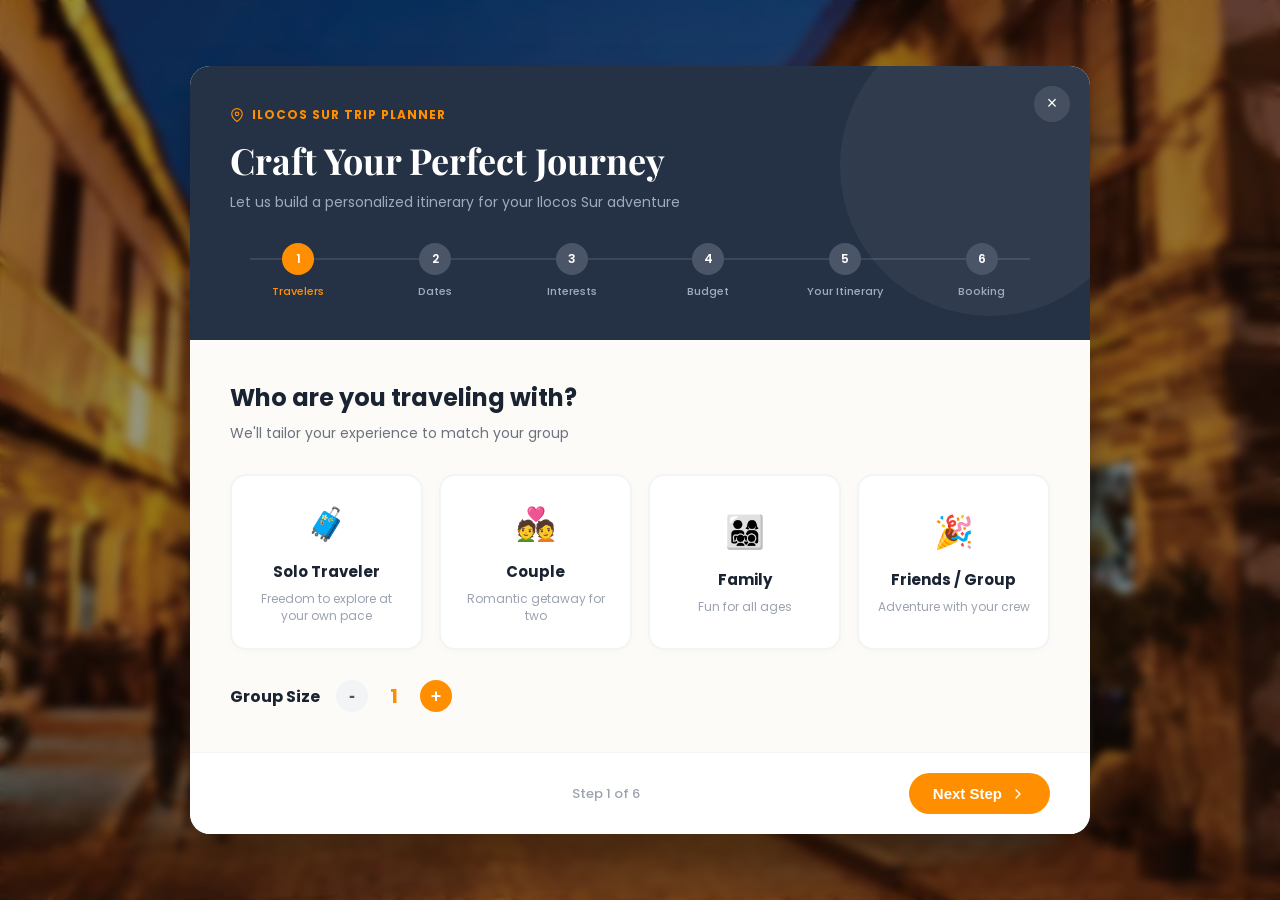
==== commit 35fadf6e: "Edited the frontend" ====
--- a/Frontend/HTML/registration.html
+++ b/Frontend/HTML/registration.html
@@ -1,760 +1,16 @@
 <!DOCTYPE html>
 <html lang="en">
+
 <head>
     <meta charset="UTF-8">
     <meta name="viewport" content="width=device-width, initial-scale=1.0">
     <title>Ilocos Sur Trip Planner</title>
-    <link href="https://fonts.googleapis.com/css2?family=Playfair+Display:wght@700;800&family=Poppins:wght@400;500;600;700&display=swap" rel="stylesheet">
-    <link rel="stylesheet" href="../CSS/styles.css">
-    <style>
-        body {
-            background: url('../Assets/vigan-heritage-village.png') no-repeat center center fixed;
-            background-size: cover;
-            min-height: 100vh;
-            display: flex;
-            justify-content: center;
-            align-items: center;
-            margin: 0;
-            padding: 20px;
-            box-sizing: border-box;
-            font-family: 'Poppins', sans-serif;
-        }
-
-        /* Dark overlay for background */
-        body::before {
-            content: '';
-            position: fixed;
-            inset: 0;
-            background: rgba(0, 0, 0, 0.4);
-            backdrop-filter: blur(4px);
-            z-index: 0;
-        }
-
-        .modal-container {
-            position: relative;
-            z-index: 10;
-            width: 100%;
-            max-width: 900px;
-            background: #FDFBF7;
-            border-radius: 20px;
-            box-shadow: 0 25px 50px -12px rgba(0,0,0,0.5);
-            overflow: hidden;
-            display: flex;
-            flex-direction: column;
-            max-height: 90vh;
-        }
-
-        /* Header Area */
-        .modal-header {
-            background: #253245; /* Dark blue */
-            padding: 40px;
-            position: relative;
-            overflow: hidden;
-            flex-shrink: 0;
-        }
-
-        .modal-header-bg-circle {
-            position: absolute;
-            top: -50px;
-            right: -50px;
-            width: 300px;
-            height: 300px;
-            background: rgba(255, 255, 255, 0.05);
-            border-radius: 50%;
-            pointer-events: none;
-        }
-
-        .close-btn {
-            position: absolute;
-            top: 20px;
-            right: 20px;
-            background: rgba(255,255,255,0.1);
-            color: white;
-            border: none;
-            width: 36px;
-            height: 36px;
-            border-radius: 50%;
-            display: flex;
-            justify-content: center;
-            align-items: center;
-            cursor: pointer;
-            transition: background 0.2s;
-            font-size: 18px;
-            z-index: 5;
-        }
-
-        .close-btn:hover {
-            background: rgba(255,255,255,0.2);
-        }
-
-        .header-tag {
-            color: #FF8F00;
-            font-size: 12px;
-            font-weight: 700;
-            letter-spacing: 1px;
-            display: flex;
-            align-items: center;
-            gap: 8px;
-            margin-bottom: 12px;
-        }
-
-        .header-title {
-            color: white;
-            font-family: 'Playfair Display', serif;
-            font-size: 36px;
-            margin: 0 0 8px 0;
-        }
-
-        .header-subtitle {
-            color: #A0AABF;
-            font-size: 14px;
-            margin: 0 0 30px 0;
-        }
-
-        /* Progress Bar */
-        .progress-wrapper {
-            display: flex;
-            align-items: center;
-            justify-content: space-between;
-            position: relative;
-            margin-top: 20px;
-        }
-
-        .progress-line-bg {
-            position: absolute;
-            top: 15px;
-            left: 20px;
-            right: 20px;
-            height: 2px;
-            background: rgba(255,255,255,0.1);
-            z-index: 1;
-        }
-
-        .progress-line-fill {
-            position: absolute;
-            top: 15px;
-            left: 20px;
-            height: 2px;
-            background: #4CAF50;
-            z-index: 2;
-            transition: width 0.3s ease;
-        }
-
-        .progress-step {
-            display: flex;
-            flex-direction: column;
-            align-items: center;
-            gap: 8px;
-            z-index: 3;
-            flex: 1;
-        }
-
-        .step-circle {
-            width: 32px;
-            height: 32px;
-            border-radius: 50%;
-            background: #4A5568;
-            color: white;
-            display: flex;
-            justify-content: center;
-            align-items: center;
-            font-size: 12px;
-            font-weight: 600;
-            transition: all 0.3s;
-        }
-
-        .step-label {
-            color: #A0AABF;
-            font-size: 11px;
-            font-weight: 500;
-            transition: color 0.3s;
-        }
-
-        .progress-step.active .step-circle {
-            background: #FF8F00;
-        }
-
-        .progress-step.active .step-label {
-            color: #FF8F00;
-        }
-
-        .progress-step.completed .step-circle {
-            background: #4CAF50;
-            color: white;
-        }
-
-        /* Body Area */
-        .modal-body {
-            padding: 40px;
-            overflow-y: auto;
-            flex: 1;
-            position: relative;
-        }
-
-        .step-content {
-            display: none;
-            animation: fadeIn 0.4s ease;
-        }
-
-        .step-content.active {
-            display: block;
-        }
-
-        @keyframes fadeIn {
-            from { opacity: 0; transform: translateY(10px); }
-            to { opacity: 1; transform: translateY(0); }
-        }
-
-        .section-heading {
-            color: #1A2332;
-            font-size: 24px;
-            font-weight: 700;
-            margin: 0 0 8px 0;
-        }
-
-        .section-subheading {
-            color: #6B7280;
-            font-size: 14px;
-            margin: 0 0 30px 0;
-        }
-
-        /* Options Grid */
-        .options-grid {
-            display: grid;
-            grid-template-columns: repeat(auto-fit, minmax(180px, 1fr));
-            gap: 16px;
-            margin-bottom: 30px;
-        }
-
-        .option-card {
-            background: white;
-            border: 2px solid #F3F4F6;
-            border-radius: 16px;
-            padding: 24px 16px;
-            text-align: center;
-            cursor: pointer;
-            transition: all 0.2s;
-            box-shadow: 0 2px 8px rgba(0,0,0,0.02);
-            display: flex;
-            flex-direction: column;
-            align-items: center;
-            justify-content: center;
-            height: 100%;
-        }
-
-        .option-card:hover {
-            border-color: #FFD599;
-            transform: translateY(-2px);
-            box-shadow: 0 4px 12px rgba(255, 143, 0, 0.1);
-        }
-
-        .option-card.selected {
-            border-color: #FF8F00;
-            background: #FFFBF5;
-        }
-
-        .option-icon {
-            font-size: 32px;
-            margin-bottom: 12px;
-        }
-
-        .option-title {
-            color: #1A2332;
-            font-weight: 700;
-            font-size: 15px;
-            margin-bottom: 8px;
-        }
-
-        .option-desc {
-            color: #9CA3AF;
-            font-size: 12px;
-            line-height: 1.4;
-        }
-
-        /* Step 1 Specifics */
-        .group-size-control {
-            display: flex;
-            align-items: center;
-            gap: 16px;
-            margin-top: 30px;
-        }
-
-        .group-size-label {
-            font-weight: 700;
-            color: #1A2332;
-            font-size: 16px;
-        }
-
-        .btn-circle {
-            width: 32px;
-            height: 32px;
-            border-radius: 50%;
-            border: none;
-            display: flex;
-            justify-content: center;
-            align-items: center;
-            font-size: 18px;
-            font-weight: bold;
-            cursor: pointer;
-            transition: all 0.2s;
-        }
-
-        .btn-minus {
-            background: #F3F4F6;
-            color: #4B5563;
-        }
-
-        .btn-minus:hover {
-            background: #E5E7EB;
-        }
-
-        .btn-plus {
-            background: #FF8F00;
-            color: white;
-        }
-
-        .btn-plus:hover {
-            background: #E68100;
-        }
-
-        .group-size-value {
-            font-size: 20px;
-            font-weight: 700;
-            color: #FF8F00;
-            min-width: 20px;
-            text-align: center;
-        }
-
-        /* Step 2 Specifics */
-        .input-field {
-            width: 100%;
-            padding: 16px;
-            border: 2px solid #F3F4F6;
-            border-radius: 12px;
-            font-family: 'Poppins', sans-serif;
-            font-size: 15px;
-            color: #1A2332;
-            outline: none;
-            transition: border-color 0.2s;
-            margin-bottom: 30px;
-        }
-
-        .input-field:focus {
-            border-color: #FF8F00;
-        }
-
-        .duration-grid {
-            display: grid;
-            grid-template-columns: repeat(6, 1fr);
-            gap: 12px;
-            margin-bottom: 30px;
-        }
-
-        .duration-card {
-            background: white;
-            border: 2px solid #F3F4F6;
-            border-radius: 12px;
-            padding: 16px 0;
-            text-align: center;
-            cursor: pointer;
-            transition: all 0.2s;
-        }
-
-        .duration-card.selected {
-            border-color: #FF8F00;
-            background: #FFFBF5;
-        }
-
-        .duration-num {
-            font-size: 20px;
-            font-weight: 700;
-            color: #1A2332;
-        }
-
-        .duration-card.selected .duration-num {
-            color: #FF8F00;
-        }
-
-        .duration-text {
-            font-size: 11px;
-            color: #9CA3AF;
-        }
-
-        .info-box {
-            background: #F0F9FF;
-            border-radius: 12px;
-            padding: 16px;
-            display: flex;
-            gap: 12px;
-        }
-
-        .info-box-icon {
-            color: #0EA5E9;
-            font-size: 20px;
-        }
-
-        .info-box-content h4 {
-            color: #0369A1;
-            margin: 0 0 4px 0;
-            font-size: 14px;
-        }
-
-        .info-box-content p {
-            color: #0284C7;
-            margin: 0;
-            font-size: 12px;
-        }
-
-        /* Step 3: Destinations */
-        .dest-card {
-            position: relative;
-            background: white;
-            border-radius: 16px;
-            overflow: hidden;
-            border: 2px solid transparent;
-            cursor: pointer;
-            height: 160px;
-        }
-
-        .dest-card img {
-            width: 100%;
-            height: 100%;
-            object-fit: cover;
-            transition: transform 0.3s;
-        }
-
-        .dest-card::after {
-            content: '';
-            position: absolute;
-            inset: 0;
-            background: linear-gradient(to top, rgba(0,0,0,0.8) 0%, rgba(0,0,0,0) 100%);
-        }
-
-        .dest-card:hover img {
-            transform: scale(1.05);
-        }
-
-        .dest-card.selected {
-            border-color: #FF8F00;
-        }
-
-        .dest-card.selected::before {
-            content: '✓';
-            position: absolute;
-            top: 10px;
-            right: 10px;
-            width: 24px;
-            height: 24px;
-            background: #FF8F00;
-            color: white;
-            border-radius: 50%;
-            display: flex;
-            justify-content: center;
-            align-items: center;
-            z-index: 10;
-            font-size: 12px;
-            font-weight: bold;
-        }
-
-        .dest-card-title {
-            position: absolute;
-            bottom: 12px;
-            left: 12px;
-            right: 12px;
-            color: white;
-            z-index: 5;
-            font-weight: 600;
-            font-size: 14px;
-        }
-
-        /* Budget Card Variations */
-        .budget-card {
-            text-align: left;
-            padding: 20px;
-            position: relative;
-        }
-        
-        .budget-card .option-icon {
-            font-size: 24px;
-            margin-bottom: 0;
-            margin-right: 16px;
-        }
-
-        .budget-card-inner {
-            display: flex;
-            align-items: flex-start;
-        }
-
-        .budget-check {
-            position: absolute;
-            right: 20px;
-            top: 50%;
-            transform: translateY(-50%);
-            color: #FF8F00;
-            display: none;
-            font-size: 20px;
-        }
-
-        .budget-card.selected .budget-check {
-            display: block;
-        }
-
-        .budget-card.selected .option-title {
-            color: #1A2332;
-        }
-
-        .budget-card .option-title {
-            margin-bottom: 4px;
-        }
-        
-        .budget-card .budget-amount {
-            color: #FF8F00;
-            font-weight: 700;
-            font-size: 14px;
-            margin-bottom: 4px;
-        }
-
-        /* Step 5: Itinerary */
-        .itinerary-pills {
-            display: flex;
-            flex-wrap: wrap;
-            gap: 8px;
-            margin-bottom: 24px;
-        }
-
-        .itinerary-pill {
-            background: #E8F5E9;
-            color: #2E7D32;
-            padding: 6px 12px;
-            border-radius: 20px;
-            font-size: 12px;
-            font-weight: 600;
-            display: flex;
-            align-items: center;
-            gap: 6px;
-        }
-        
-        .itinerary-header-row {
-            display: flex;
-            justify-content: space-between;
-            align-items: center;
-            margin-bottom: 20px;
-        }
-
-        .itinerary-actions {
-            display: flex;
-            gap: 8px;
-        }
-
-        .itinerary-action-btn {
-            background: #F3F4F6;
-            border: none;
-            width: 32px;
-            height: 32px;
-            border-radius: 50%;
-            display: flex;
-            justify-content: center;
-            align-items: center;
-            color: #4B5563;
-            cursor: pointer;
-        }
-
-        .day-selector {
-            display: flex;
-            gap: 8px;
-            margin-bottom: 30px;
-        }
-
-        .day-pill {
-            padding: 8px 16px;
-            border-radius: 20px;
-            background: #F3F4F6;
-            color: #6B7280;
-            font-size: 13px;
-            font-weight: 600;
-            cursor: pointer;
-        }
-
-        .day-pill.active {
-            background: #1A2332;
-            color: white;
-        }
-
-        .timeline {
-            position: relative;
-            padding-left: 20px;
-        }
-
-        .timeline-item {
-            position: relative;
-            padding-bottom: 30px;
-            padding-left: 30px;
-        }
-
-        .timeline-item::before {
-            content: '';
-            position: absolute;
-            left: -19px;
-            top: 30px;
-            bottom: 0;
-            width: 2px;
-            background: #E5E7EB;
-        }
-
-        .timeline-item:last-child::before {
-            display: none;
-        }
-
-        .timeline-icon {
-            position: absolute;
-            left: -32px;
-            top: 0;
-            width: 28px;
-            height: 28px;
-            border-radius: 50%;
-            display: flex;
-            justify-content: center;
-            align-items: center;
-            color: white;
-            font-size: 12px;
-            z-index: 2;
-            border: 4px solid #FDFBF7;
-        }
-
-        .timeline-icon.orange { background: #FF8F00; }
-        .timeline-icon.blue { background: #1E88E5; }
-        .timeline-icon.green { background: #4CAF50; }
-
-        .timeline-content {
-            background: white;
-            border: 1px solid #F3F4F6;
-            border-radius: 12px;
-            padding: 16px;
-            display: flex;
-            flex-direction: column;
-            gap: 8px;
-        }
-
-        .timeline-header {
-            display: flex;
-            justify-content: space-between;
-            align-items: flex-start;
-        }
-
-        .timeline-title {
-            font-weight: 700;
-            color: #1A2332;
-            font-size: 15px;
-            margin: 0;
-        }
-
-        .timeline-time {
-            background: #F3F4F6;
-            padding: 4px 8px;
-            border-radius: 12px;
-            font-size: 11px;
-            font-weight: 600;
-            color: #6B7280;
-        }
-
-        .timeline-location {
-            color: #FF8F00;
-            font-size: 12px;
-            font-weight: 600;
-            display: flex;
-            align-items: center;
-            gap: 4px;
-        }
-
-        .timeline-tip {
-            color: #6B7280;
-            font-size: 12px;
-            display: flex;
-            align-items: center;
-            gap: 6px;
-        }
-
-
-        /* Footer */
-        .modal-footer {
-            padding: 20px 40px;
-            background: white;
-            border-top: 1px solid #F3F4F6;
-            display: flex;
-            justify-content: space-between;
-            align-items: center;
-            border-radius: 0 0 20px 20px;
-            flex-shrink: 0;
-        }
-
-        .footer-left {
-            display: flex;
-            align-items: center;
-            gap: 20px;
-        }
-
-        .btn-back {
-            background: transparent;
-            border: none;
-            color: #9CA3AF;
-            font-weight: 600;
-            font-size: 14px;
-            cursor: pointer;
-            display: flex;
-            align-items: center;
-            gap: 8px;
-            padding: 8px;
-        }
-
-        .btn-back:hover {
-            color: #4B5563;
-        }
-
-        .step-indicator {
-            color: #9CA3AF;
-            font-size: 13px;
-            font-weight: 500;
-        }
-
-        .btn-action {
-            background: #FF8F00;
-            color: white;
-            border: none;
-            padding: 12px 24px;
-            border-radius: 24px;
-            font-weight: 700;
-            font-size: 15px;
-            cursor: pointer;
-            display: flex;
-            align-items: center;
-            gap: 8px;
-            transition: background 0.2s;
-        }
-
-        .btn-action:hover {
-            background: #E68100;
-        }
-
-        .btn-action.green {
-            background: #2E7D32;
-        }
-
-        .btn-action.green:hover {
-            background: #1B5E20;
-        }
-
-        .btn-outline {
-            background: white;
-            color: #4B5563;
-            border: 1px solid #D1D5DB;
-        }
-        
-        .btn-outline:hover {
-            background: #F3F4F6;
-        }
-        
-    </style>
+    <link
+        href="https://fonts.googleapis.com/css2?family=Playfair+Display:wght@700;800&family=Poppins:wght@400;500;600;700&display=swap"
+        rel="stylesheet">
+    <link rel="stylesheet" href="../CSS/styles-registration.css">
 </head>
+
 <body>
 
     <div class="modal-container">
@@ -762,9 +18,13 @@
         <div class="modal-header">
             <button class="close-btn" onclick="window.location.href='index.html'">&times;</button>
             <div class="modal-header-bg-circle"></div>
-            
+
             <div class="header-tag">
-                <svg width="14" height="14" viewBox="0 0 24 24" fill="none" stroke="currentColor" stroke-width="2" stroke-linecap="round" stroke-linejoin="round"><path d="M21 10c0 7-9 13-9 13s-9-6-9-13a9 9 0 0 1 18 0z"></path><circle cx="12" cy="10" r="3"></circle></svg>
+                <svg width="14" height="14" viewBox="0 0 24 24" fill="none" stroke="currentColor" stroke-width="2"
+                    stroke-linecap="round" stroke-linejoin="round">
+                    <path d="M21 10c0 7-9 13-9 13s-9-6-9-13a9 9 0 0 1 18 0z"></path>
+                    <circle cx="12" cy="10" r="3"></circle>
+                </svg>
                 ILOCOS SUR TRIP PLANNER
             </div>
             <h1 class="header-title">Craft Your Perfect Journey</h1>
@@ -773,7 +33,7 @@
             <div class="progress-wrapper">
                 <div class="progress-line-bg"></div>
                 <div class="progress-line-fill" id="progress-fill" style="width: 0%;"></div>
-                
+
                 <div class="progress-step active" data-step="1">
                     <div class="step-circle">1</div>
                     <div class="step-label">Travelers</div>
@@ -803,7 +63,7 @@
 
         <!-- Body -->
         <div class="modal-body" id="modal-body">
-            
+
             <!-- Step 1: Travelers -->
             <div class="step-content active" id="step-1">
                 <h2 class="section-heading">Who are you traveling with?</h2>
@@ -845,10 +105,14 @@
                 <h2 class="section-heading">When are you visiting?</h2>
                 <p class="section-subheading">Pick your travel dates and how long you'll stay</p>
 
-                <label style="font-weight: 700; color: #1A2332; font-size: 14px; margin-bottom: 8px; display: block;">Start Date (optional)</label>
+                <label
+                    style="font-weight: 700; color: #1A2332; font-size: 14px; margin-bottom: 8px; display: block;">Start
+                    Date (optional)</label>
                 <input type="date" class="input-field" id="start-date" placeholder="dd/mm/yyyy">
 
-                <label style="font-weight: 700; color: #1A2332; font-size: 14px; margin-bottom: 8px; display: block;">Trip Duration</label>
+                <label
+                    style="font-weight: 700; color: #1A2332; font-size: 14px; margin-bottom: 8px; display: block;">Trip
+                    Duration</label>
                 <div class="duration-grid" id="duration-grid">
                     <div class="duration-card" data-value="2">
                         <div class="duration-num">2</div>
@@ -880,7 +144,8 @@
                     <div class="info-box-icon">📅</div>
                     <div class="info-box-content">
                         <h4>Best time to visit</h4>
-                        <p>November to April — dry season with clear skies and cool evenings perfect for heritage walks.</p>
+                        <p>November to April — dry season with clear skies and cool evenings perfect for heritage walks.
+                        </p>
                     </div>
                 </div>
             </div>
@@ -1006,29 +271,82 @@
                     <div style="background: white; padding: 20px; border-radius: 12px; border: 1px solid #E5E7EB;">
                         <h3 style="font-size: 16px; margin-bottom: 16px; color: #1E88E5;">1. Personal Information</h3>
                         <div style="display: grid; grid-template-columns: 1fr 1fr; gap: 16px;">
-                            <div><label style="font-size: 12px; font-weight: 600;">Name</label><input type="text" name="name" class="input-field" style="margin-bottom:0; padding: 10px;" placeholder="Juan Dela Cruz" required></div>
-                            <div><label style="font-size: 12px; font-weight: 600;">Date of Birth</label><input type="date" name="dob" class="input-field" style="margin-bottom:0; padding: 10px;" required></div>
-                            <div><label style="font-size: 12px; font-weight: 600;">Gender</label><select name="gender" class="input-field" style="margin-bottom:0; padding: 10px;" required><option value="">Select Gender</option><option>Male</option><option>Female</option><option>Other</option></select></div>
-                            <div><label style="font-size: 12px; font-weight: 600;">Nationality</label><input type="text" name="nationality" class="input-field" style="margin-bottom:0; padding: 10px;" placeholder="Filipino" required></div>
-                            <div><label style="font-size: 12px; font-weight: 600;">Email</label><input type="email" name="email" class="input-field" style="margin-bottom:0; padding: 10px;" placeholder="juan@example.com" required></div>
-                            <div><label style="font-size: 12px; font-weight: 600;">Phone Number</label><input type="tel" name="phone" class="input-field" style="margin-bottom:0; padding: 10px;" placeholder="+63 912 345 6789" required></div>
-                            <div><label style="font-size: 12px; font-weight: 600;">Passport / ID Number</label><input type="text" name="passport_number" class="input-field" style="margin-bottom:0; padding: 10px;" placeholder="P1234567A" required></div>
-                            <div><label style="font-size: 12px; font-weight: 600;">ID Expiry Date</label><input type="date" name="passport_expiry" class="input-field" style="margin-bottom:0; padding: 10px;" required></div>
+                            <div><label style="font-size: 12px; font-weight: 600;">Name</label><input type="text"
+                                    name="full_name" class="input-field" style="margin-bottom:0; padding: 10px;"
+                                    placeholder="Juan Dela Cruz" required></div>
+                            <div><label style="font-size: 12px; font-weight: 600;">Date of Birth</label><input
+                                    type="date" name="dob" class="input-field" style="margin-bottom:0; padding: 10px;"
+                                    required></div>
+                            <div><label style="font-size: 12px; font-weight: 600;">Gender</label><select name="gender"
+                                    class="input-field" style="margin-bottom:0; padding: 10px;" required>
+                                    <option value="">Select Gender</option>
+                                    <option>Male</option>
+                                    <option>Female</option>
+                                    <option>Other</option>
+                                </select></div>
+                            <div><label style="font-size: 12px; font-weight: 600;">Nationality</label><input type="text"
+                                    name="nationality" class="input-field" style="margin-bottom:0; padding: 10px;"
+                                    placeholder="Filipino" required></div>
+                            <div><label style="font-size: 12px; font-weight: 600;">Email</label><input type="email"
+                                    name="email" class="input-field" style="margin-bottom:0; padding: 10px;"
+                                    placeholder="juan@example.com" required></div>
+                            <div><label style="font-size: 12px; font-weight: 600;">Phone Number</label><input type="tel"
+                                    name="phone" class="input-field" style="margin-bottom:0; padding: 10px;"
+                                    placeholder="+63 912 345 6789" required></div>
+                            <div><label style="font-size: 12px; font-weight: 600;">Passport / ID Number</label><input
+                                    type="text" name="passport_number" class="input-field"
+                                    style="margin-bottom:0; padding: 10px;" placeholder="P1234567A" required></div>
+                            <div><label style="font-size: 12px; font-weight: 600;">ID Expiry Date</label><input
+                                    type="date" name="passport_expiry" class="input-field"
+                                    style="margin-bottom:0; padding: 10px;" required></div>
                         </div>
                     </div>
 
                     <!-- Flight/Trip -->
                     <div style="background: white; padding: 20px; border-radius: 12px; border: 1px solid #E5E7EB;">
-                        <h3 style="font-size: 16px; margin-bottom: 16px; color: #1E88E5;">2. Travel & Flight Details</h3>
+                        <h3 style="font-size: 16px; margin-bottom: 16px; color: #1E88E5;">2. Travel & Flight Details
+                        </h3>
                         <div style="display: grid; grid-template-columns: 1fr 1fr; gap: 16px;">
-                            <div><label style="font-size: 12px; font-weight: 600;">Trip Type</label><select name="trip_type" class="input-field" style="margin-bottom:0; padding: 10px;" required><option value="">Select Trip Type</option><option>One-way</option><option>Round-trip</option><option>Multi-city</option></select></div>
-                            <div><label style="font-size: 12px; font-weight: 600;">Number of Travelers</label><input type="number" name="travelers_count" class="input-field" style="margin-bottom:0; padding: 10px;" min="1" value="1" required></div>
-                            <div><label style="font-size: 12px; font-weight: 600;">Origin</label><input type="text" name="origin" class="input-field" style="margin-bottom:0; padding: 10px;" placeholder="Manila" required></div>
-                            <div><label style="font-size: 12px; font-weight: 600;">Destination</label><input type="text" name="destination" class="input-field" style="margin-bottom:0; padding: 10px;" value="Ilocos Sur" required></div>
-                            <div><label style="font-size: 12px; font-weight: 600;">Departure Date</label><input type="date" name="departure_date" class="input-field" style="margin-bottom:0; padding: 10px;" required></div>
-                            <div><label style="font-size: 12px; font-weight: 600;">Return Date</label><input type="date" name="return_date" class="input-field" style="margin-bottom:0; padding: 10px;" required></div>
-                            <div><label style="font-size: 12px; font-weight: 600;">Class</label><select name="flight_class" class="input-field" style="margin-bottom:0; padding: 10px;" required><option value="">Select Class</option><option>Economy</option><option>Business</option><option>First</option></select></div>
-                            <div><label style="font-size: 12px; font-weight: 600;">Seat Preference</label><input type="text" name="seat_preference" class="input-field" style="margin-bottom:0; padding: 10px;" placeholder="Window seat" required></div>
+                            <div><label style="font-size: 12px; font-weight: 600;">Trip Type</label><select
+                                    name="trip_type" class="input-field" style="margin-bottom:0; padding: 10px;"
+                                    required>
+                                    <option value="">Select Trip Type</option>
+                                    <option>One-way</option>
+                                    <option>Round-trip</option>
+                                    <option>Multi-city</option>
+                                </select></div>
+                            <div><label style="font-size: 12px; font-weight: 600;">Number of Travelers</label><input
+                                    type="number" name="travelers_count" class="input-field"
+                                    style="margin-bottom:0; padding: 10px;" min="1" value="1" required></div>
+                            <div><label style="font-size: 12px; font-weight: 600;">Origin</label><input type="text"
+                                    name="origin" class="input-field" style="margin-bottom:0; padding: 10px;"
+                                    placeholder="Manila" required></div>
+                            <div><label style="font-size: 12px; font-weight: 600;">Destination</label><input type="text"
+                                    name="destination" class="input-field" style="margin-bottom:0; padding: 10px;"
+                                    value="Ilocos Sur" required></div>
+                            <div><label style="font-size: 12px; font-weight: 600;">Departure Date</label><input
+                                    type="date" name="departure_date" class="input-field"
+                                    style="margin-bottom:0; padding: 10px;" required></div>
+                            <div><label style="font-size: 12px; font-weight: 600;">Return Date</label><input type="date"
+                                    name="return_date" class="input-field" style="margin-bottom:0; padding: 10px;"
+                                    required></div>
+                            <div><label style="font-size: 12px; font-weight: 600;">Class</label><select
+                                    name="flight_class" class="input-field" style="margin-bottom:0; padding: 10px;"
+                                    required>
+                                    <option value="">Select Class</option>
+                                    <option>Economy</option>
+                                    <option>Business</option>
+                                    <option>First</option>
+                                </select></div>
+                            <div><label style="font-size: 12px; font-weight: 600;">Seat Preference</label><select
+                                    name="seat_preference" class="input-field" style="margin-bottom:0; padding: 10px;"
+                                    required>
+                                    <option value="">Select Preference</option>
+                                    <option>Not Available (N/A)</option>
+                                    <option>Window</option>
+                                    <option>Aisle</option>
+                                    <option>Middle</option>
+                                </select></div>
                         </div>
                     </div>
 
@@ -1036,28 +354,89 @@
                     <div style="background: white; padding: 20px; border-radius: 12px; border: 1px solid #E5E7EB;">
                         <h3 style="font-size: 16px; margin-bottom: 16px; color: #1E88E5;">3. Accommodation Details</h3>
                         <div style="display: grid; grid-template-columns: 1fr 1fr; gap: 16px;">
-                            <div><label style="font-size: 12px; font-weight: 600;">Hotel Name/Preference</label><input type="text" name="hotel_name" class="input-field" style="margin-bottom:0; padding: 10px;" placeholder="Hotel Luna" required></div>
-                            <div><label style="font-size: 12px; font-weight: 600;">Room Type</label><input type="text" name="room_type" class="input-field" style="margin-bottom:0; padding: 10px;" placeholder="Deluxe Queen" required></div>
-                            <div><label style="font-size: 12px; font-weight: 600;">Check-in Date</label><input type="date" name="check_in" class="input-field" style="margin-bottom:0; padding: 10px;" required></div>
-                            <div><label style="font-size: 12px; font-weight: 600;">Check-out Date</label><input type="date" name="check_out" class="input-field" style="margin-bottom:0; padding: 10px;" required></div>
-                            <div><label style="font-size: 12px; font-weight: 600;">Number of Guests</label><input type="number" name="hotel_guests" class="input-field" style="margin-bottom:0; padding: 10px;" min="1" value="1" required></div>
-                            <div><label style="font-size: 12px; font-weight: 600;">Meal Preference</label><input type="text" name="meal_preference" class="input-field" style="margin-bottom:0; padding: 10px;" placeholder="Vegetarian" required></div>
-                        </div>
-                        <div style="margin-top: 16px;"><label style="font-size: 12px; font-weight: 600;">Special Assistance/Requests</label><input type="text" name="special_requests" class="input-field" style="margin-bottom:0; padding: 10px;" placeholder="Wheelchair access needed" required></div>
+                            <div><label style="font-size: 12px; font-weight: 600;">Hotel Name/Preference</label><select
+                                    name="hotel_name" class="input-field" style="margin-bottom:0; padding: 10px;"
+                                    required>
+                                    <option value="">Select Hotel</option>
+                                    <option>Not Available (N/A)</option>
+                                    <option>Hotel Luna</option>
+                                    <option>Paradores de Vigan</option>
+                                    <option>Hotel Veneto</option>
+                                    <option>Other</option>
+                                </select></div>
+                            <div><label style="font-size: 12px; font-weight: 600;">Room Type</label><select
+                                    name="room_type" class="input-field" style="margin-bottom:0; padding: 10px;"
+                                    required>
+                                    <option value="">Select Room Type</option>
+                                    <option>Not Available (N/A)</option>
+                                    <option>Standard</option>
+                                    <option>Deluxe</option>
+                                    <option>Suite</option>
+                                </select></div>
+                            <div><label style="font-size: 12px; font-weight: 600;">Check-in Date</label><input
+                                    type="date" name="check_in" class="input-field"
+                                    style="margin-bottom:0; padding: 10px;" required></div>
+                            <div><label style="font-size: 12px; font-weight: 600;">Check-out Date</label><input
+                                    type="date" name="check_out" class="input-field"
+                                    style="margin-bottom:0; padding: 10px;" required></div>
+                            <div><label style="font-size: 12px; font-weight: 600;">Number of Guests</label><input
+                                    type="number" name="hotel_guests" class="input-field"
+                                    style="margin-bottom:0; padding: 10px;" min="1" value="1" required></div>
+                            <div><label style="font-size: 12px; font-weight: 600;">Meal Preference</label><select
+                                    name="meal_preference" class="input-field" style="margin-bottom:0; padding: 10px;"
+                                    required>
+                                    <option value="">Select Meal</option>
+                                    <option>Not Available (N/A)</option>
+                                    <option>Standard</option>
+                                    <option>Vegetarian</option>
+                                    <option>Vegan</option>
+                                    <option>Halal</option>
+                                </select></div>
+                        </div>
+                        <div style="margin-top: 16px;"><label style="font-size: 12px; font-weight: 600;">Special
+                                Assistance/Requests</label><select name="special_requests" class="input-field"
+                                style="margin-bottom:0; padding: 10px;" required>
+                                <option value="">Select Assistance</option>
+                                <option>Not Available (N/A)</option>
+                                <option>Wheelchair Access</option>
+                                <option>Hearing Impaired Support</option>
+                                <option>Visually Impaired Support</option>
+                            </select></div>
                     </div>
 
                     <!-- Payment -->
                     <div style="background: white; padding: 20px; border-radius: 12px; border: 1px solid #E5E7EB;">
                         <h3 style="font-size: 16px; margin-bottom: 16px; color: #1E88E5;">4. Payment & Protection</h3>
                         <div style="display: grid; grid-template-columns: 1fr 1fr; gap: 16px;">
-                            <div><label style="font-size: 12px; font-weight: 600;">Travel Insurance</label><select name="travel_insurance" class="input-field" style="margin-bottom:0; padding: 10px;" required><option value="">Select</option><option>Yes</option><option>No</option></select></div>
-                            <div><label style="font-size: 12px; font-weight: 600;">Payment Method</label><select name="payment_method" class="input-field" style="margin-bottom:0; padding: 10px;" required><option value="">Select Method</option><option>Credit Card</option><option>Debit Card</option><option>GCash</option></select></div>
-                            <div style="grid-column: span 2;"><label style="font-size: 12px; font-weight: 600;">Card Number / Account</label><input type="text" name="card_number" class="input-field" style="margin-bottom:0; padding: 10px;" placeholder="xxxx-xxxx-xxxx-xxxx" required></div>
-                            <div style="grid-column: span 2;"><label style="font-size: 12px; font-weight: 600;">Billing Address</label><input type="text" name="billing_address" class="input-field" style="margin-bottom:0; padding: 10px;" placeholder="123 Mabini St., Vigan City" required></div>
+                            <div><label style="font-size: 12px; font-weight: 600;">Travel Insurance</label><select
+                                    name="travel_insurance" class="input-field" style="margin-bottom:0; padding: 10px;"
+                                    required>
+                                    <option value="">Select</option>
+                                    <option>Yes</option>
+                                    <option>No</option>
+                                </select></div>
+                            <div><label style="font-size: 12px; font-weight: 600;">Payment Method</label><select
+                                    name="payment_method" class="input-field" style="margin-bottom:0; padding: 10px;"
+                                    required>
+                                    <option value="">Select Method</option>
+                                    <option>Credit Card</option>
+                                    <option>Debit Card</option>
+                                    <option>GCash</option>
+                                </select></div>
+                            <div style="grid-column: span 2;"><label style="font-size: 12px; font-weight: 600;">Card
+                                    Number / Account</label><input type="text" name="card_number" class="input-field"
+                                    style="margin-bottom:0; padding: 10px;" placeholder="xxxx-xxxx-xxxx-xxxx" required>
+                            </div>
+                            <div style="grid-column: span 2;"><label style="font-size: 12px; font-weight: 600;">Billing
+                                    Address</label><input type="text" name="billing_address" class="input-field"
+                                    style="margin-bottom:0; padding: 10px;" placeholder="123 Mabini St., Vigan City"
+                                    required></div>
                         </div>
                         <div style="margin-top: 16px; display: flex; align-items: center; gap: 8px;">
-                            <input type="checkbox" name="terms_accepted" id="terms" required style="width: 16px; height: 16px;">
-                            <label for="terms" style="font-size: 13px; color: #4B5563;">I accept the Terms & Conditions and confirm my booking details.</label>
+                            <input type="checkbox" name="terms_accepted" id="terms" required
+                                style="width: 16px; height: 16px;">
+                            <label for="terms" style="font-size: 13px; color: #4B5563;">I accept the Terms & Conditions
+                                and confirm my booking details.</label>
                         </div>
                     </div>
                 </form>
@@ -1069,34 +448,46 @@
         <div class="modal-footer">
             <div class="footer-left">
                 <button class="btn-back" id="btn-prev" style="visibility: hidden;">
-                    <svg width="16" height="16" viewBox="0 0 24 24" fill="none" stroke="currentColor" stroke-width="2" stroke-linecap="round" stroke-linejoin="round"><path d="M15 18l-6-6 6-6"/></svg> Back
+                    <svg width="16" height="16" viewBox="0 0 24 24" fill="none" stroke="currentColor" stroke-width="2"
+                        stroke-linecap="round" stroke-linejoin="round">
+                        <path d="M15 18l-6-6 6-6" />
+                    </svg> Back
                 </button>
             </div>
-            
+
             <div class="step-indicator" id="step-indicator">Step 1 of 5</div>
-            
+
             <div id="footer-actions">
                 <button class="btn-action" id="btn-next">
-                    Next Step <svg width="16" height="16" viewBox="0 0 24 24" fill="none" stroke="currentColor" stroke-width="2" stroke-linecap="round" stroke-linejoin="round"><path d="M9 18l6-6-6-6"/></svg>
+                    Next Step <svg width="16" height="16" viewBox="0 0 24 24" fill="none" stroke="currentColor"
+                        stroke-width="2" stroke-linecap="round" stroke-linejoin="round">
+                        <path d="M9 18l6-6-6-6" />
+                    </svg>
                 </button>
             </div>
         </div>
     </div>
 
     <!-- Booking Success Modal -->
-    <div id="success-modal" style="display: none; position: fixed; inset: 0; background: rgba(0,0,0,0.6); z-index: 999999; justify-content: center; align-items: center; opacity: 0; transition: opacity 0.3s;">
-        <div style="background: white; padding: 40px; border-radius: 20px; text-align: center; max-width: 400px; box-shadow: 0 0 40px rgba(255, 143, 0, 0.4), 0 10px 30px rgba(0,0,0,0.3);">
+    <div id="success-modal"
+        style="display: none; position: fixed; inset: 0; background: rgba(0,0,0,0.6); z-index: 999999; justify-content: center; align-items: center; opacity: 0; transition: opacity 0.3s;">
+        <div
+            style="background: white; padding: 40px; border-radius: 20px; text-align: center; max-width: 400px; box-shadow: 0 0 40px rgba(255, 143, 0, 0.4), 0 10px 30px rgba(0,0,0,0.3);">
             <div style="font-size: 60px; margin-bottom: 20px;">🎒</div>
-            <h2 style="font-family: 'Playfair Display', serif; color: #1A2332; margin-bottom: 12px;">Thank you for booking a trip!</h2>
-            <p style="color: #6B7280; font-size: 15px; margin-bottom: 30px;">Your personalized itinerary has been saved. See you there!</p>
-            <button class="btn-action" style="width: 100%; justify-content: center; box-shadow: 0 0 15px rgba(255, 143, 0, 0.6), 0 4px 6px rgba(255, 143, 0, 0.3);" onclick="window.location.href='index.html'">Return to Home</button>
+            <h2 style="font-family: 'Playfair Display', serif; color: #1A2332; margin-bottom: 12px;">Thank you for
+                booking a trip!</h2>
+            <p style="color: #6B7280; font-size: 15px; margin-bottom: 30px;">Your personalized itinerary has been saved.
+                See you there!</p>
+            <button class="btn-action"
+                style="width: 100%; justify-content: center; box-shadow: 0 0 15px rgba(255, 143, 0, 0.6), 0 4px 6px rgba(255, 143, 0, 0.3);"
+                onclick="window.location.href='index.html'">Return to Home</button>
         </div>
     </div>
 
     <script>
         // Supabase Configuration
-        const SUPABASE_URL = 'https://YOUR_SUPABASE_PROJECT_ID.supabase.co';
-        const SUPABASE_KEY = 'YOUR_SUPABASE_ANON_KEY';
+        const SUPABASE_URL = 'https://kkejtlourxnmewtchhmx.supabase.co';
+        const SUPABASE_KEY = 'sb_publishable_EKmCZA5NVchSKEIulxrUig_PUoJ1Okv';
 
         // State
         const formData = {
@@ -1142,13 +533,13 @@
             document.querySelectorAll('.step-content').forEach((el, index) => {
                 el.classList.toggle('active', index + 1 === currentStep);
             });
-            
+
             // Progress Header
             document.querySelectorAll('.progress-step').forEach((el, index) => {
                 const stepNum = index + 1;
                 el.classList.toggle('active', stepNum === currentStep);
                 el.classList.toggle('completed', stepNum < currentStep);
-                
+
                 // Update checkmarks for completed
                 const circle = el.querySelector('.step-circle');
                 if (stepNum < currentStep) {
@@ -1164,9 +555,9 @@
 
             // Footer
             document.getElementById('btn-prev').style.visibility = currentStep === 1 ? 'hidden' : 'visible';
-            
+
             const actionsContainer = document.getElementById('footer-actions');
-            
+
             if (currentStep === 4) {
                 // Generate Itinerary button
                 document.getElementById('step-indicator').textContent = `Step 4 of 6`;
@@ -1227,7 +618,7 @@
             grid.addEventListener('click', (e) => {
                 const card = e.target.closest('.option-card') || e.target.closest('.duration-card');
                 if (!card) return;
-                
+
                 Array.from(grid.children).forEach(c => c.classList.remove('selected'));
                 card.classList.add('selected');
                 formData[dataKey] = card.dataset.value;
@@ -1258,7 +649,7 @@
         // Group Size
         const valEl = document.getElementById('group-size-val');
         document.getElementById('btn-minus').addEventListener('click', () => {
-            if(formData.groupSize > 1) {
+            if (formData.groupSize > 1) {
                 formData.groupSize--;
                 valEl.textContent = formData.groupSize;
             }
@@ -1279,24 +670,18 @@
 
         // Generate Itinerary Logic
         async function generateItinerary() {
-            // Save to Supabase (simulated)
-            /*
-            await fetch(`${SUPABASE_URL}/rest/v1/trip_planners`, {
-                method: 'POST',
-                headers: { 'Content-Type': 'application/json', 'apikey': SUPABASE_KEY, 'Authorization': `Bearer ${SUPABASE_KEY}` },
-                body: JSON.stringify(formData)
-            });
-            */
-           
-            // Move to step 5
+            // We removed the intermediate Supabase save since all planner data 
+            // is submitted together with the final booking in Step 6.
+
+            // 4. Move to step 5 (Only runs if Supabase save is successful)
             currentStep = 5;
             updateUI();
 
-            // Populate Step 5 data
+            // 5. Populate Step 5 data
             const typeLabel = formData.travelerType || "Explorer";
             const dur = formData.duration || 3;
             const bud = formData.budget || "Standard";
-            
+
             document.getElementById('it-pills').innerHTML = `
                 <div class="itinerary-pill">👤 ${typeLabel}</div>
                 <div class="itinerary-pill">📅 ${dur} Days</div>
@@ -1304,10 +689,10 @@
             `;
             document.getElementById('it-title').textContent = `Your ${dur}-Day Ilocos Sur Itinerary`;
 
-            // Setup day selectors
+            // 6. Setup day selectors
             let daysHtml = '';
-            for(let i=1; i<=dur; i++) {
-                daysHtml += `<div class="day-pill ${i===1?'active':''}">${i===1 ? 'Day 1' : 'Day ' + i}</div>`;
+            for (let i = 1; i <= dur; i++) {
+                daysHtml += `<div class="day-pill ${i === 1 ? 'active' : ''}">${i === 1 ? 'Day 1' : 'Day ' + i}</div>`;
             }
             document.getElementById('day-selector').innerHTML = daysHtml;
         }
@@ -1331,7 +716,6 @@
                 payload.planner_destinations = formData.destinations;
 
                 // 3. Send POST Request to Supabase REST API
-                // REPLACE SUPABASE_URL AND SUPABASE_KEY to activate!
                 const response = await fetch(`${SUPABASE_URL}/rest/v1/bookings`, {
                     method: 'POST',
                     headers: {
@@ -1343,8 +727,19 @@
                     body: JSON.stringify(payload)
                 });
 
+                // Improved error handling to reveal the exact Supabase rejection reason
                 if (!response.ok) {
-                    throw new Error('Failed to insert into Supabase');
+                    // Attempt to parse the exact error message from Supabase
+                    let errorMessage = response.statusText;
+                    try {
+                        const errorDetails = await response.json();
+                        console.error("Supabase Error Details:", errorDetails);
+                        errorMessage = errorDetails.message || errorDetails.hint || response.statusText;
+                    } catch (parseError) {
+                        console.error("Could not parse Supabase error response");
+                    }
+
+                    throw new Error(`Failed to save booking: ${errorMessage}`);
                 }
 
                 // 4. Simulate network request for demonstration
@@ -1355,7 +750,8 @@
                 successModal.style.display = 'flex';
                 setTimeout(() => successModal.style.opacity = '1', 10);
             } catch (error) {
-                alert('An error occurred while saving your booking. Please check your Supabase credentials.');
+                console.error("Booking error:", error);
+                alert('Booking failed: ' + error.message);
             } finally {
                 submitBtn.innerHTML = 'Confirm Booking & Pay ✨';
             }
@@ -1365,4 +761,5 @@
         updateUI();
     </script>
 </body>
+
 </html>
--- a/Frontend/CSS/styles-registration.css
+++ b/Frontend/CSS/styles-registration.css
@@ -0,0 +1,747 @@
+        body {
+            background: url('../Assets/vigan-heritage-village.png') no-repeat center center fixed;
+            background-size: cover;
+            min-height: 100vh;
+            display: flex;
+            justify-content: center;
+            align-items: center;
+            margin: 0;
+            padding: 20px;
+            box-sizing: border-box;
+            font-family: 'Poppins', sans-serif;
+        }
+
+        /* Dark overlay for background */
+        body::before {
+            content: '';
+            position: fixed;
+            inset: 0;
+            background: rgba(0, 0, 0, 0.4);
+            backdrop-filter: blur(4px);
+            z-index: 0;
+        }
+
+        .modal-container {
+            position: relative;
+            z-index: 10;
+            width: 100%;
+            max-width: 900px;
+            background: #FDFBF7;
+            border-radius: 20px;
+            box-shadow: 0 25px 50px -12px rgba(0,0,0,0.5);
+            overflow: hidden;
+            display: flex;
+            flex-direction: column;
+            max-height: 90vh;
+        }
+
+        /* Header Area */
+        .modal-header {
+            background: #253245; /* Dark blue */
+            padding: 40px;
+            position: relative;
+            overflow: hidden;
+            flex-shrink: 0;
+        }
+
+        .modal-header-bg-circle {
+            position: absolute;
+            top: -50px;
+            right: -50px;
+            width: 300px;
+            height: 300px;
+            background: rgba(255, 255, 255, 0.05);
+            border-radius: 50%;
+            pointer-events: none;
+        }
+
+        .close-btn {
+            position: absolute;
+            top: 20px;
+            right: 20px;
+            background: rgba(255,255,255,0.1);
+            color: white;
+            border: none;
+            width: 36px;
+            height: 36px;
+            border-radius: 50%;
+            display: flex;
+            justify-content: center;
+            align-items: center;
+            cursor: pointer;
+            transition: background 0.2s;
+            font-size: 18px;
+            z-index: 5;
+        }
+
+        .close-btn:hover {
+            background: rgba(255,255,255,0.2);
+        }
+
+        .header-tag {
+            color: #FF8F00;
+            font-size: 12px;
+            font-weight: 700;
+            letter-spacing: 1px;
+            display: flex;
+            align-items: center;
+            gap: 8px;
+            margin-bottom: 12px;
+        }
+
+        .header-title {
+            color: white;
+            font-family: 'Playfair Display', serif;
+            font-size: 36px;
+            margin: 0 0 8px 0;
+        }
+
+        .header-subtitle {
+            color: #A0AABF;
+            font-size: 14px;
+            margin: 0 0 30px 0;
+        }
+
+        /* Progress Bar */
+        .progress-wrapper {
+            display: flex;
+            align-items: center;
+            justify-content: space-between;
+            position: relative;
+            margin-top: 20px;
+        }
+
+        .progress-line-bg {
+            position: absolute;
+            top: 15px;
+            left: 20px;
+            right: 20px;
+            height: 2px;
+            background: rgba(255,255,255,0.1);
+            z-index: 1;
+        }
+
+        .progress-line-fill {
+            position: absolute;
+            top: 15px;
+            left: 20px;
+            height: 2px;
+            background: #4CAF50;
+            z-index: 2;
+            transition: width 0.3s ease;
+        }
+
+        .progress-step {
+            display: flex;
+            flex-direction: column;
+            align-items: center;
+            gap: 8px;
+            z-index: 3;
+            flex: 1;
+        }
+
+        .step-circle {
+            width: 32px;
+            height: 32px;
+            border-radius: 50%;
+            background: #4A5568;
+            color: white;
+            display: flex;
+            justify-content: center;
+            align-items: center;
+            font-size: 12px;
+            font-weight: 600;
+            transition: all 0.3s;
+        }
+
+        .step-label {
+            color: #A0AABF;
+            font-size: 11px;
+            font-weight: 500;
+            transition: color 0.3s;
+        }
+
+        .progress-step.active .step-circle {
+            background: #FF8F00;
+        }
+
+        .progress-step.active .step-label {
+            color: #FF8F00;
+        }
+
+        .progress-step.completed .step-circle {
+            background: #4CAF50;
+            color: white;
+        }
+
+        /* Body Area */
+        .modal-body {
+            padding: 40px;
+            overflow-y: auto;
+            flex: 1;
+            position: relative;
+        }
+
+        .step-content {
+            display: none;
+            animation: fadeIn 0.4s ease;
+        }
+
+        .step-content.active {
+            display: block;
+        }
+
+        @keyframes fadeIn {
+            from { opacity: 0; transform: translateY(10px); }
+            to { opacity: 1; transform: translateY(0); }
+        }
+
+        .section-heading {
+            color: #1A2332;
+            font-size: 24px;
+            font-weight: 700;
+            margin: 0 0 8px 0;
+        }
+
+        .section-subheading {
+            color: #6B7280;
+            font-size: 14px;
+            margin: 0 0 30px 0;
+        }
+
+        /* Options Grid */
+        .options-grid {
+            display: grid;
+            grid-template-columns: repeat(auto-fit, minmax(180px, 1fr));
+            gap: 16px;
+            margin-bottom: 30px;
+        }
+
+        .option-card {
+            background: white;
+            border: 2px solid #F3F4F6;
+            border-radius: 16px;
+            padding: 24px 16px;
+            text-align: center;
+            cursor: pointer;
+            transition: all 0.2s;
+            box-shadow: 0 2px 8px rgba(0,0,0,0.02);
+            display: flex;
+            flex-direction: column;
+            align-items: center;
+            justify-content: center;
+            box-sizing: border-box;
+        }
+
+        .option-card:hover {
+            border-color: #FFD599;
+            transform: translateY(-2px);
+            box-shadow: 0 4px 12px rgba(255, 143, 0, 0.1);
+        }
+
+        .option-card.selected {
+            border-color: #FF8F00;
+            background: #FFFBF5;
+        }
+
+        .option-icon {
+            font-size: 32px;
+            margin-bottom: 12px;
+        }
+
+        .option-title {
+            color: #1A2332;
+            font-weight: 700;
+            font-size: 15px;
+            margin-bottom: 8px;
+        }
+
+        .option-desc {
+            color: #9CA3AF;
+            font-size: 12px;
+            line-height: 1.4;
+        }
+
+        /* Step 1 Specifics */
+        .group-size-control {
+            display: flex;
+            align-items: center;
+            gap: 16px;
+            margin-top: 30px;
+        }
+
+        .group-size-label {
+            font-weight: 700;
+            color: #1A2332;
+            font-size: 16px;
+        }
+
+        .btn-circle {
+            width: 32px;
+            height: 32px;
+            border-radius: 50%;
+            border: none;
+            display: flex;
+            justify-content: center;
+            align-items: center;
+            font-size: 18px;
+            font-weight: bold;
+            cursor: pointer;
+            transition: all 0.2s;
+        }
+
+        .btn-minus {
+            background: #F3F4F6;
+            color: #4B5563;
+        }
+
+        .btn-minus:hover {
+            background: #E5E7EB;
+        }
+
+        .btn-plus {
+            background: #FF8F00;
+            color: white;
+        }
+
+        .btn-plus:hover {
+            background: #E68100;
+        }
+
+        .group-size-value {
+            font-size: 20px;
+            font-weight: 700;
+            color: #FF8F00;
+            min-width: 20px;
+            text-align: center;
+        }
+
+        /* Step 2 Specifics */
+        .input-field {
+            width: 100%;
+            padding: 16px;
+            border: 2px solid #F3F4F6;
+            border-radius: 12px;
+            font-family: 'Poppins', sans-serif;
+            font-size: 15px;
+            color: #1A2332;
+            outline: none;
+            transition: border-color 0.2s;
+            margin-bottom: 30px;
+            box-sizing: border-box;
+        }
+
+        .input-field:focus {
+            border-color: #FF8F00;
+        }
+
+        .duration-grid {
+            display: grid;
+            grid-template-columns: repeat(6, 1fr);
+            gap: 12px;
+            margin-bottom: 30px;
+        }
+
+        .duration-card {
+            background: white;
+            border: 2px solid #F3F4F6;
+            border-radius: 12px;
+            padding: 16px 0;
+            text-align: center;
+            cursor: pointer;
+            transition: all 0.2s;
+        }
+
+        .duration-card.selected {
+            border-color: #FF8F00;
+            background: #FFFBF5;
+        }
+
+        .duration-num {
+            font-size: 20px;
+            font-weight: 700;
+            color: #1A2332;
+        }
+
+        .duration-card.selected .duration-num {
+            color: #FF8F00;
+        }
+
+        .duration-text {
+            font-size: 11px;
+            color: #9CA3AF;
+        }
+
+        .info-box {
+            background: #F0F9FF;
+            border-radius: 12px;
+            padding: 16px;
+            display: flex;
+            gap: 12px;
+        }
+
+        .info-box-icon {
+            color: #0EA5E9;
+            font-size: 20px;
+        }
+
+        .info-box-content h4 {
+            color: #0369A1;
+            margin: 0 0 4px 0;
+            font-size: 14px;
+        }
+
+        .info-box-content p {
+            color: #0284C7;
+            margin: 0;
+            font-size: 12px;
+        }
+
+        /* Step 3: Destinations */
+        .dest-card {
+            position: relative;
+            background: white;
+            border-radius: 16px;
+            overflow: hidden;
+            border: 2px solid transparent;
+            cursor: pointer;
+            height: 160px;
+        }
+
+        .dest-card img {
+            width: 100%;
+            height: 100%;
+            object-fit: cover;
+            transition: transform 0.3s;
+        }
+
+        .dest-card::after {
+            content: '';
+            position: absolute;
+            inset: 0;
+            background: linear-gradient(to top, rgba(0,0,0,0.8) 0%, rgba(0,0,0,0) 100%);
+        }
+
+        .dest-card:hover img {
+            transform: scale(1.05);
+        }
+
+        .dest-card.selected {
+            border-color: #FF8F00;
+        }
+
+        .dest-card.selected::before {
+            content: '✓';
+            position: absolute;
+            top: 10px;
+            right: 10px;
+            width: 24px;
+            height: 24px;
+            background: #FF8F00;
+            color: white;
+            border-radius: 50%;
+            display: flex;
+            justify-content: center;
+            align-items: center;
+            z-index: 10;
+            font-size: 12px;
+            font-weight: bold;
+        }
+
+        .dest-card-title {
+            position: absolute;
+            bottom: 12px;
+            left: 12px;
+            right: 12px;
+            color: white;
+            z-index: 5;
+            font-weight: 600;
+            font-size: 14px;
+        }
+
+        /* Budget Card Variations */
+        .budget-card {
+            text-align: left;
+            padding: 20px;
+            position: relative;
+        }
+        
+        .budget-card .option-icon {
+            font-size: 24px;
+            margin-bottom: 0;
+            margin-right: 16px;
+        }
+
+        .budget-card-inner {
+            display: flex;
+            align-items: flex-start;
+        }
+
+        .budget-check {
+            position: absolute;
+            right: 20px;
+            top: 50%;
+            transform: translateY(-50%);
+            color: #FF8F00;
+            display: none;
+            font-size: 20px;
+        }
+
+        .budget-card.selected .budget-check {
+            display: block;
+        }
+
+        .budget-card.selected .option-title {
+            color: #1A2332;
+        }
+
+        .budget-card .option-title {
+            margin-bottom: 4px;
+        }
+        
+        .budget-card .budget-amount {
+            color: #FF8F00;
+            font-weight: 700;
+            font-size: 14px;
+            margin-bottom: 4px;
+        }
+
+        /* Step 5: Itinerary */
+        .itinerary-pills {
+            display: flex;
+            flex-wrap: wrap;
+            gap: 8px;
+            margin-bottom: 24px;
+        }
+
+        .itinerary-pill {
+            background: #E8F5E9;
+            color: #2E7D32;
+            padding: 6px 12px;
+            border-radius: 20px;
+            font-size: 12px;
+            font-weight: 600;
+            display: flex;
+            align-items: center;
+            gap: 6px;
+        }
+        
+        .itinerary-header-row {
+            display: flex;
+            justify-content: space-between;
+            align-items: center;
+            margin-bottom: 20px;
+        }
+
+        .itinerary-actions {
+            display: flex;
+            gap: 8px;
+        }
+
+        .itinerary-action-btn {
+            background: #F3F4F6;
+            border: none;
+            width: 32px;
+            height: 32px;
+            border-radius: 50%;
+            display: flex;
+            justify-content: center;
+            align-items: center;
+            color: #4B5563;
+            cursor: pointer;
+        }
+
+        .day-selector {
+            display: flex;
+            gap: 8px;
+            margin-bottom: 30px;
+        }
+
+        .day-pill {
+            padding: 8px 16px;
+            border-radius: 20px;
+            background: #F3F4F6;
+            color: #6B7280;
+            font-size: 13px;
+            font-weight: 600;
+            cursor: pointer;
+        }
+
+        .day-pill.active {
+            background: #1A2332;
+            color: white;
+        }
+
+        .timeline {
+            position: relative;
+            padding-left: 20px;
+        }
+
+        .timeline-item {
+            position: relative;
+            padding-bottom: 30px;
+            padding-left: 30px;
+        }
+
+        .timeline-item::before {
+            content: '';
+            position: absolute;
+            left: -19px;
+            top: 30px;
+            bottom: 0;
+            width: 2px;
+            background: #E5E7EB;
+        }
+
+        .timeline-item:last-child::before {
+            display: none;
+        }
+
+        .timeline-icon {
+            position: absolute;
+            left: -32px;
+            top: 0;
+            width: 28px;
+            height: 28px;
+            border-radius: 50%;
+            display: flex;
+            justify-content: center;
+            align-items: center;
+            color: white;
+            font-size: 12px;
+            z-index: 2;
+            border: 4px solid #FDFBF7;
+        }
+
+        .timeline-icon.orange { background: #FF8F00; }
+        .timeline-icon.blue { background: #1E88E5; }
+        .timeline-icon.green { background: #4CAF50; }
+
+        .timeline-content {
+            background: white;
+            border: 1px solid #F3F4F6;
+            border-radius: 12px;
+            padding: 16px;
+            display: flex;
+            flex-direction: column;
+            gap: 8px;
+        }
+
+        .timeline-header {
+            display: flex;
+            justify-content: space-between;
+            align-items: flex-start;
+        }
+
+        .timeline-title {
+            font-weight: 700;
+            color: #1A2332;
+            font-size: 15px;
+            margin: 0;
+        }
+
+        .timeline-time {
+            background: #F3F4F6;
+            padding: 4px 8px;
+            border-radius: 12px;
+            font-size: 11px;
+            font-weight: 600;
+            color: #6B7280;
+        }
+
+        .timeline-location {
+            color: #FF8F00;
+            font-size: 12px;
+            font-weight: 600;
+            display: flex;
+            align-items: center;
+            gap: 4px;
+        }
+
+        .timeline-tip {
+            color: #6B7280;
+            font-size: 12px;
+            display: flex;
+            align-items: center;
+            gap: 6px;
+        }
+
+
+        /* Footer */
+        .modal-footer {
+            padding: 20px 40px;
+            background: white;
+            border-top: 1px solid #F3F4F6;
+            display: flex;
+            justify-content: space-between;
+            align-items: center;
+            border-radius: 0 0 20px 20px;
+            flex-shrink: 0;
+        }
+
+        .footer-left {
+            display: flex;
+            align-items: center;
+            gap: 20px;
+        }
+
+        .btn-back {
+            background: transparent;
+            border: none;
+            color: #9CA3AF;
+            font-weight: 600;
+            font-size: 14px;
+            cursor: pointer;
+            display: flex;
+            align-items: center;
+            gap: 8px;
+            padding: 8px;
+        }
+
+        .btn-back:hover {
+            color: #4B5563;
+        }
+
+        .step-indicator {
+            color: #9CA3AF;
+            font-size: 13px;
+            font-weight: 500;
+        }
+
+        .btn-action {
+            background: #FF8F00;
+            color: white;
+            border: none;
+            padding: 12px 24px;
+            border-radius: 24px;
+            font-weight: 700;
+            font-size: 15px;
+            cursor: pointer;
+            display: flex;
+            align-items: center;
+            gap: 8px;
+            transition: background 0.2s;
+        }
+
+        .btn-action:hover {
+            background: #E68100;
+        }
+
+        .btn-action.green {
+            background: #2E7D32;
+        }
+
+        .btn-action.green:hover {
+            background: #1B5E20;
+        }
+
+        .btn-outline {
+            background: white;
+            color: #4B5563;
+            border: 1px solid #D1D5DB;
+        }
+        
+        .btn-outline:hover {
+            background: #F3F4F6;
+        }
+        
